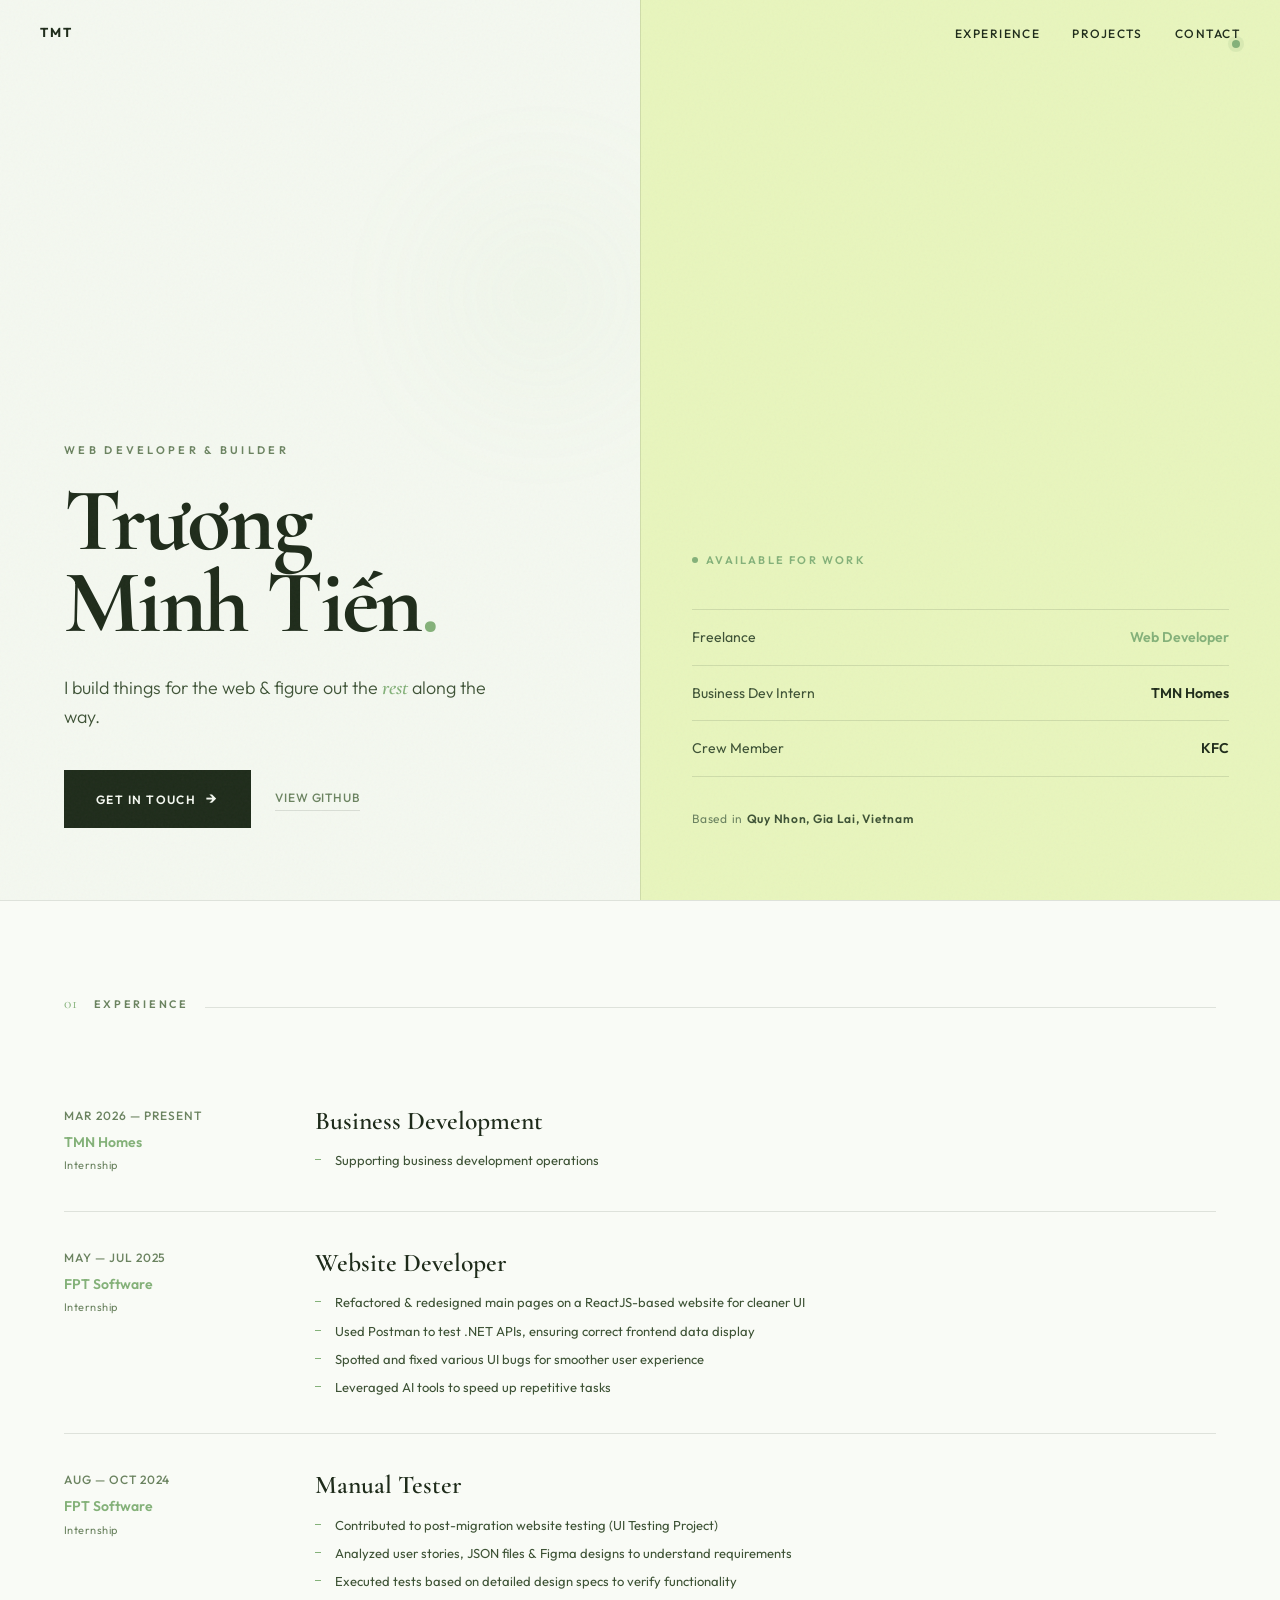
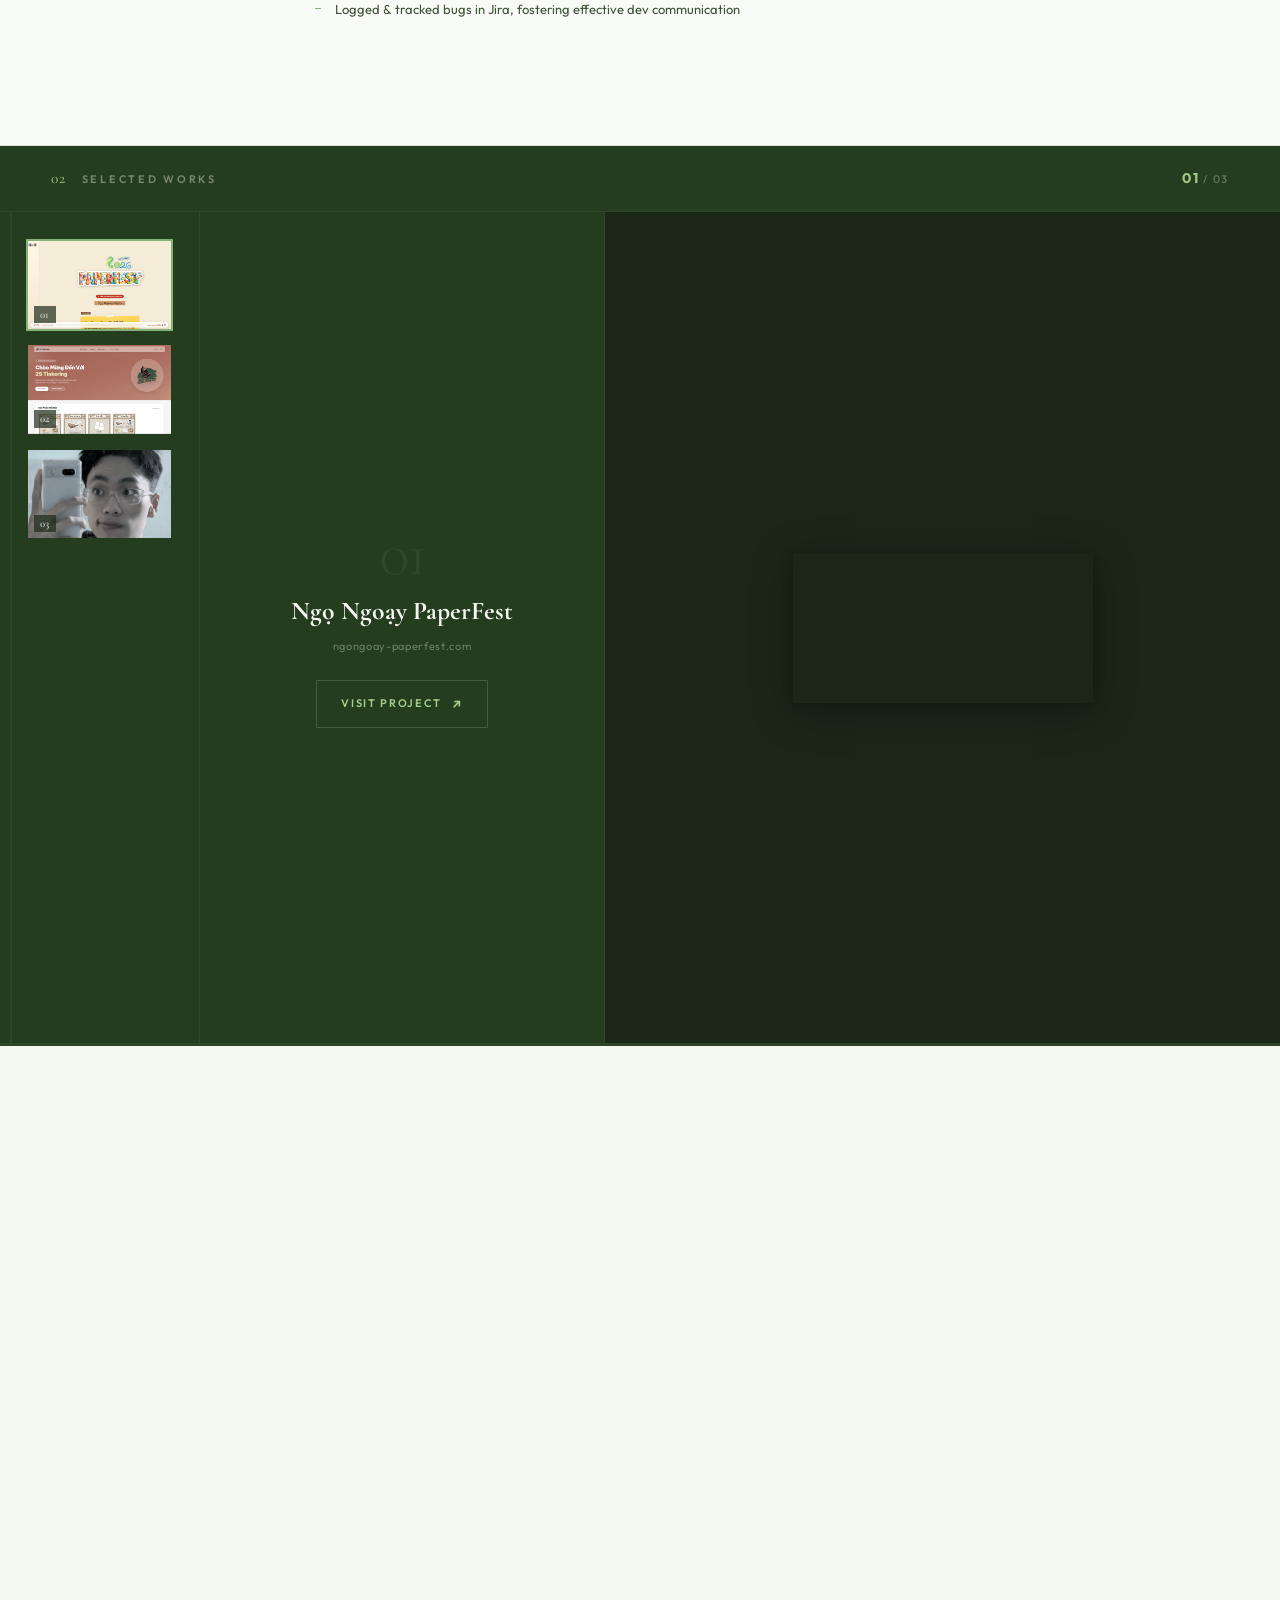
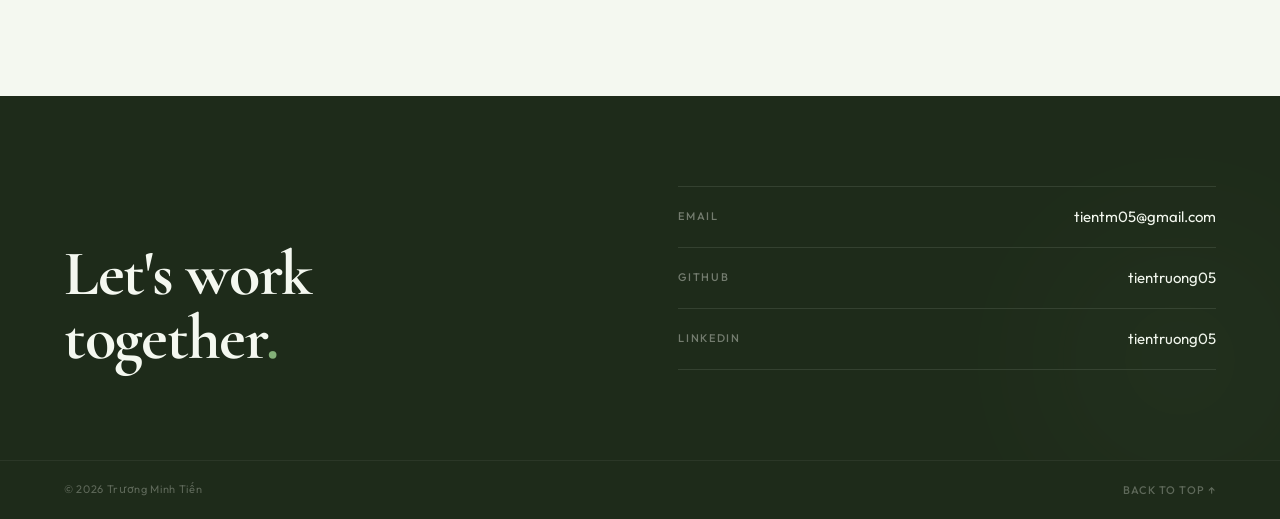
==== index.html @ cc5ff149 "redesign-p1" ====
<!doctype html>
<html lang="en">
  <head>
    <meta charset="UTF-8" />
    <meta name="viewport" content="width=device-width, initial-scale=1.0" />
    <title>Trương Minh Tiến — Web Developer</title>
    <link rel="preconnect" href="https://fonts.googleapis.com" />
    <link rel="preconnect" href="https://fonts.gstatic.com" crossorigin />
    <link
      href="https://fonts.googleapis.com/css2?family=Outfit:wght@200;300;400;500;600;700;800;900&family=Cormorant+Garamond:ital,wght@0,400;0,600;0,700;1,400;1,600&display=swap"
      rel="stylesheet"
    />
    <style>
      *,
      *::before,
      *::after {
        margin: 0;
        padding: 0;
        box-sizing: border-box;
      }

      :root {
        --bg: #f4f8f0;
        --bg-warm: #e8f5bd;
        --surface: #f9fbf6;
        --ink: #1e2b1a;
        --ink-soft: #3d5235;
        --ink-muted: #6b8360;
        --accent: #84b179;
        --accent-soft: #a2cb8b;
        --rule: rgba(30, 43, 26, 0.12);
        --rule-strong: rgba(30, 43, 26, 0.25);
        --bezier-out: cubic-bezier(0.16, 1, 0.3, 1);
        --bezier-spring: cubic-bezier(0.34, 1.56, 0.64, 1);
        --bezier-smooth: cubic-bezier(0.25, 0.46, 0.45, 0.94);
      }

      html {
        scroll-behavior: smooth;
        -webkit-font-smoothing: antialiased;
        -moz-osx-font-smoothing: grayscale;
      }

      body {
        background: var(--bg);
        color: var(--ink);
        font-family: "Outfit", sans-serif;
        font-weight: 400;
        line-height: 1.6;
        overflow-x: hidden;
        cursor: default;
      }

      /* Grain overlay */
      body::before {
        content: "";
        position: fixed;
        inset: 0;
        background-image: url("data:image/svg+xml,%3Csvg viewBox='0 0 512 512' xmlns='http://www.w3.org/2000/svg'%3E%3Cfilter id='g'%3E%3CfeTurbulence type='fractalNoise' baseFrequency='0.75' numOctaves='4' stitchTiles='stitch'/%3E%3C/filter%3E%3Crect width='100%25' height='100%25' filter='url(%23g)' opacity='0.035'/%3E%3C/svg%3E");
        pointer-events: none;
        z-index: 9999;
      }

      ::selection {
        background: var(--accent);
        color: var(--bg);
      }

      a {
        color: inherit;
        text-decoration: none;
      }

      /* ============================================
         NAVIGATION
         ============================================ */
      .nav {
        position: fixed;
        top: 0;
        left: 0;
        right: 0;
        z-index: 100;
        padding: 20px 40px;
        display: flex;
        justify-content: space-between;
        align-items: center;
        transition: opacity 0.4s ease, transform 0.4s var(--bezier-out);
      }

      .nav.nav-hidden {
        opacity: 0;
        transform: translateY(-100%);
        pointer-events: none;
      }

      .nav-logo {
        font-weight: 700;
        font-size: 13px;
        letter-spacing: 0.15em;
        text-transform: uppercase;
        color: var(--ink);
        transition: color 0.4s ease;
      }

      .nav.nav-dark .nav-logo {
        color: var(--bg);
      }

      .nav-links {
        display: flex;
        gap: 32px;
        list-style: none;
      }

      .nav-links a {
        font-size: 12px;
        font-weight: 500;
        letter-spacing: 0.12em;
        text-transform: uppercase;
        color: var(--ink);
        position: relative;
        padding-bottom: 2px;
        transition: color 0.4s ease;
      }

      .nav.nav-dark .nav-links a {
        color: var(--bg);
      }

      .nav-links a::after {
        content: "";
        position: absolute;
        bottom: 0;
        left: 0;
        width: 0;
        height: 1px;
        background: var(--ink);
        transition: width 0.4s var(--bezier-out), background 0.4s ease;
      }

      .nav.nav-dark .nav-links a::after {
        background: var(--bg);
      }

      .nav-links a:hover::after {
        width: 100%;
      }

      /* ============================================
         HERO — EDITORIAL SPLIT
         ============================================ */
      .hero {
        min-height: 100vh;
        min-height: 100dvh;
        display: grid;
        grid-template-columns: 1fr 1fr;
        position: relative;
        overflow: hidden;
      }

      .hero-left {
        display: flex;
        flex-direction: column;
        justify-content: flex-end;
        padding: 0 clamp(32px, 5vw, 80px);
        padding-bottom: clamp(48px, 8vh, 100px);
        position: relative;
      }

      .hero-left::before {
        content: "";
        position: absolute;
        top: 15%;
        right: -60px;
        width: 320px;
        height: 320px;
        border-radius: 50%;
        background: radial-gradient(
          circle,
          var(--accent-soft) 0%,
          transparent 70%
        );
        opacity: 0.08;
        filter: blur(60px);
        pointer-events: none;
      }

      .hero-overline {
        font-size: 11px;
        font-weight: 600;
        letter-spacing: 0.3em;
        text-transform: uppercase;
        color: var(--ink-muted);
        margin-bottom: 20px;
        opacity: 0;
        transform: translateY(20px);
        animation: revealUp 0.8s var(--bezier-out) 0.3s forwards;
      }

      .hero-name {
        font-family: "Cormorant Garamond", serif;
        font-weight: 700;
        font-size: clamp(48px, 7vw, 110px);
        line-height: 0.92;
        letter-spacing: -0.03em;
        color: var(--ink);
        margin-bottom: 28px;
        opacity: 0;
        transform: translateY(40px);
        animation: revealUp 1s var(--bezier-out) 0.5s forwards;
      }

      .hero-name .accent-dot {
        color: var(--accent);
      }

      .hero-tagline {
        font-size: clamp(16px, 1.4vw, 22px);
        font-weight: 300;
        line-height: 1.5;
        color: var(--ink-soft);
        max-width: 440px;
        margin-bottom: 40px;
        opacity: 0;
        transform: translateY(20px);
        animation: revealUp 0.8s var(--bezier-out) 0.7s forwards;
      }

      .hero-tagline em {
        font-style: italic;
        font-family: "Cormorant Garamond", serif;
        font-weight: 600;
        font-size: 1.15em;
        color: var(--accent);
      }

      .hero-cta-row {
        display: flex;
        align-items: center;
        gap: 24px;
        opacity: 0;
        transform: translateY(20px);
        animation: revealUp 0.8s var(--bezier-out) 0.9s forwards;
      }

      .btn-primary {
        display: inline-flex;
        align-items: center;
        gap: 10px;
        font-family: "Outfit", sans-serif;
        font-size: 12px;
        font-weight: 600;
        letter-spacing: 0.12em;
        text-transform: uppercase;
        color: var(--bg);
        background: var(--ink);
        padding: 16px 32px;
        border: none;
        cursor: pointer;
        position: relative;
        overflow: hidden;
        transition: transform 0.4s var(--bezier-out);
      }

      .btn-primary::before {
        content: "";
        position: absolute;
        inset: 0;
        background: var(--accent);
        transform: translateX(-101%);
        transition: transform 0.5s var(--bezier-out);
      }

      .btn-primary:hover::before {
        transform: translateX(0);
      }

      .btn-primary:hover {
        transform: scale(1.02);
      }

      .btn-primary span {
        position: relative;
        z-index: 1;
      }

      .btn-primary .btn-arrow {
        position: relative;
        z-index: 1;
        transition: transform 0.4s var(--bezier-out);
        font-size: 16px;
      }

      .btn-primary:hover .btn-arrow {
        transform: translateX(4px);
      }

      .btn-ghost {
        font-size: 12px;
        font-weight: 500;
        letter-spacing: 0.08em;
        text-transform: uppercase;
        color: var(--ink-muted);
        border-bottom: 1px solid var(--rule);
        padding-bottom: 3px;
        transition:
          color 0.3s ease,
          border-color 0.3s ease;
      }

      .btn-ghost:hover {
        color: var(--accent);
        border-color: var(--accent);
      }

      /* Hero Right — Status Panel */
      .hero-right {
        background: var(--bg-warm);
        display: flex;
        flex-direction: column;
        justify-content: flex-end;
        padding: clamp(32px, 4vw, 64px);
        padding-bottom: clamp(48px, 8vh, 100px);
        position: relative;
        border-left: 1px solid var(--rule);
      }

      .hero-right::after {
        content: "";
        position: absolute;
        top: 40px;
        right: 40px;
        width: 8px;
        height: 8px;
        border-radius: 50%;
        background: var(--accent);
        box-shadow: 0 0 0 4px rgba(132, 177, 121, 0.15);
        animation: pulse-dot 2.5s ease-in-out infinite;
      }

      @keyframes pulse-dot {
        0%,
        100% {
          box-shadow: 0 0 0 4px rgba(132, 177, 121, 0.15);
        }
        50% {
          box-shadow: 0 0 0 10px rgba(132, 177, 121, 0);
        }
      }

      .status-badge {
        display: inline-flex;
        align-items: center;
        gap: 8px;
        font-size: 11px;
        font-weight: 600;
        letter-spacing: 0.2em;
        text-transform: uppercase;
        color: var(--accent);
        margin-bottom: 40px;
        opacity: 0;
        animation: fadeIn 0.6s ease 1s forwards;
      }

      .status-badge::before {
        content: "";
        width: 6px;
        height: 6px;
        border-radius: 50%;
        background: var(--accent);
      }

      .role-list {
        list-style: none;
        display: flex;
        flex-direction: column;
        gap: 0;
        opacity: 0;
        transform: translateY(20px);
        animation: revealUp 0.8s var(--bezier-out) 1.1s forwards;
      }

      .role-entry {
        display: flex;
        justify-content: space-between;
        align-items: baseline;
        padding: 16px 0;
        border-top: 1px solid var(--rule);
        transition: padding-left 0.4s var(--bezier-out);
      }

      .role-entry:hover {
        padding-left: 8px;
      }

      .role-entry:last-child {
        border-bottom: 1px solid var(--rule);
      }

      .role-label {
        font-size: clamp(13px, 1.1vw, 16px);
        font-weight: 400;
        color: var(--ink-soft);
      }

      .role-place {
        font-size: clamp(13px, 1.1vw, 16px);
        font-weight: 600;
        color: var(--ink);
        text-align: right;
      }

      .role-place.solo {
        color: var(--accent);
      }

      .hero-location {
        margin-top: 32px;
        font-size: 12px;
        font-weight: 400;
        letter-spacing: 0.06em;
        color: var(--ink-muted);
        opacity: 0;
        animation: fadeIn 0.6s ease 1.3s forwards;
      }

      .hero-location span {
        font-weight: 600;
        color: var(--ink-soft);
      }

      /* ============================================
         SECTION COMMON
         ============================================ */
      .section {
        padding: clamp(64px, 10vh, 140px) clamp(24px, 5vw, 80px);
        position: relative;
      }

      .section-header {
        display: flex;
        align-items: baseline;
        gap: 16px;
        margin-bottom: clamp(40px, 6vh, 80px);
      }

      .section-number {
        font-family: "Cormorant Garamond", serif;
        font-weight: 400;
        font-size: clamp(14px, 1.2vw, 18px);
        color: var(--accent);
        letter-spacing: 0.05em;
      }

      .section-title {
        font-size: clamp(10px, 0.85vw, 13px);
        font-weight: 600;
        letter-spacing: 0.25em;
        text-transform: uppercase;
        color: var(--ink-muted);
      }

      .section-rule {
        flex: 1;
        height: 1px;
        background: var(--rule);
      }

      /* ============================================
         EXPERIENCE
         ============================================ */
      .experience {
        background: var(--surface);
        border-top: 1px solid var(--rule);
        border-bottom: 1px solid var(--rule);
      }

      .exp-grid {
        display: grid;
        grid-template-columns: 1fr;
        gap: 0;
      }

      .exp-item {
        display: grid;
        grid-template-columns: 200px 1fr;
        gap: clamp(24px, 4vw, 64px);
        padding: clamp(28px, 4vh, 48px) 0;
        border-bottom: 1px solid var(--rule);
        opacity: 0;
        transform: translateY(24px);
        transition:
          opacity 0.7s var(--bezier-out),
          transform 0.7s var(--bezier-out);
      }

      .exp-item.visible {
        opacity: 1;
        transform: translateY(0);
      }

      .exp-item:last-child {
        border-bottom: none;
      }

      .exp-meta {
        display: flex;
        flex-direction: column;
        gap: 4px;
      }

      .exp-date {
        font-size: 12px;
        font-weight: 500;
        letter-spacing: 0.08em;
        color: var(--ink-muted);
        text-transform: uppercase;
      }

      .exp-company {
        font-size: 14px;
        font-weight: 600;
        color: var(--accent);
        margin-top: 2px;
      }

      .exp-type {
        font-size: 11px;
        font-weight: 400;
        color: var(--ink-muted);
        letter-spacing: 0.04em;
      }

      .exp-body h3 {
        font-family: "Cormorant Garamond", serif;
        font-weight: 600;
        font-size: clamp(22px, 2vw, 32px);
        line-height: 1.2;
        margin-bottom: 14px;
        color: var(--ink);
      }

      .exp-points {
        list-style: none;
        display: flex;
        flex-direction: column;
        gap: 8px;
      }

      .exp-points li {
        font-size: clamp(13px, 0.95vw, 15px);
        line-height: 1.55;
        color: var(--ink-soft);
        padding-left: 20px;
        position: relative;
      }

      .exp-points li::before {
        content: "";
        position: absolute;
        left: 0;
        top: 9px;
        width: 6px;
        height: 1px;
        background: var(--accent);
      }

      /* ============================================
         PROJECTS — 3-COLUMN SCROLL FOLIO
         ============================================ */

      .projects-scroll {
        position: relative;
        /* height set by JS */
      }

      .projects-sticky {
        position: sticky;
        top: 0;
        height: 100vh;
        height: 100dvh;
        overflow: hidden;
        background: #243d1e;
        display: flex;
        flex-direction: column;
      }

      /* Section label bar */
      .projects-topbar {
        display: flex;
        justify-content: space-between;
        align-items: center;
        padding: 20px clamp(24px, 4vw, 56px);
        border-bottom: 1px solid rgba(244, 248, 240, 0.06);
        flex-shrink: 0;
      }

      .projects-topbar .section-header {
        margin-bottom: 0;
      }

      .projects-topbar .section-number {
        color: var(--accent-soft);
      }

      .projects-topbar .section-title {
        color: rgba(244, 248, 240, 0.4);
      }

      .projects-topbar .section-rule {
        background: rgba(244, 248, 240, 0.08);
      }

      .projects-counter-top {
        font-family: "Outfit", sans-serif;
        font-size: 11px;
        font-weight: 500;
        letter-spacing: 0.15em;
        color: rgba(244, 248, 240, 0.3);
      }

      .projects-counter-top .ct-active {
        color: var(--accent-soft);
        font-weight: 700;
        font-size: 14px;
      }

      /* 3-column layout — center narrow, right wide */
      .projects-columns {
        flex: 1;
        display: grid;
        grid-template-columns: 200px minmax(180px, 0.6fr) 1fr;
        min-height: 0;
      }

      /* === LEFT COLUMN: Thumbnail filmstrip === */
      .folio-strip {
        border-right: 1px solid rgba(244, 248, 240, 0.06);
        display: flex;
        flex-direction: column;
        padding: clamp(20px, 3vh, 40px) clamp(16px, 2vw, 32px);
        gap: 12px;
        overflow: hidden;
        position: relative;
      }

      /* Vertical progress line */
      .folio-strip::before {
        content: "";
        position: absolute;
        left: 10px;
        top: 0;
        bottom: 0;
        width: 2px;
        background: rgba(244, 248, 240, 0.04);
      }

      .folio-strip-progress {
        position: absolute;
        left: 10px;
        top: 0;
        width: 2px;
        height: 0%;
        background: var(--accent);
        transition: height 0.4s var(--bezier-out);
      }

      .folio-thumb {
        position: relative;
        width: 100%;
        aspect-ratio: 16 / 10;
        overflow: hidden;
        cursor: pointer;
        border: 2px solid transparent;
        opacity: 0.35;
        transform: scale(0.92);
        transition:
          opacity 0.5s var(--bezier-out),
          transform 0.5s var(--bezier-out),
          border-color 0.4s ease;
        flex-shrink: 0;
      }

      .folio-thumb.active {
        opacity: 1;
        transform: scale(1);
        border-color: var(--accent);
      }

      .folio-thumb img {
        width: 100%;
        height: 100%;
        object-fit: cover;
        display: block;
        filter: grayscale(0.6);
        transition: filter 0.5s ease;
      }

      .folio-thumb.active img {
        filter: grayscale(0);
      }

      /* Thumb number badge */
      .folio-thumb-num {
        position: absolute;
        bottom: 6px;
        left: 6px;
        font-family: "Cormorant Garamond", serif;
        font-weight: 700;
        font-size: 11px;
        color: rgba(244, 248, 240, 0.7);
        background: rgba(30, 43, 26, 0.7);
        padding: 1px 6px;
        letter-spacing: 0.05em;
        line-height: 1.4;
      }

      /* === CENTER COLUMN: Project info === */
      .folio-center {
        display: flex;
        flex-direction: column;
        justify-content: center;
        align-items: center;
        padding: clamp(16px, 2vw, 32px);
        position: relative;
        border-right: 1px solid rgba(244, 248, 240, 0.06);
        text-align: center;
      }

      /* All project infos stacked, only active visible */
      .folio-info {
        position: absolute;
        inset: 0;
        display: flex;
        flex-direction: column;
        justify-content: center;
        align-items: center;
        padding: clamp(16px, 2vw, 32px);
        opacity: 0;
        transform: translateY(30px);
        transition:
          opacity 0.6s var(--bezier-out),
          transform 0.6s var(--bezier-out);
        pointer-events: none;
      }

      .folio-info.active {
        opacity: 1;
        transform: translateY(0);
        pointer-events: auto;
      }

      .folio-info.exiting {
        opacity: 0;
        transform: translateY(-20px);
      }

      .folio-num {
        font-family: "Cormorant Garamond", serif;
        font-weight: 300;
        font-size: clamp(40px, 5vw, 72px);
        line-height: 0.85;
        color: rgba(244, 248, 240, 0.06);
        letter-spacing: -0.04em;
        margin-bottom: 16px;
      }

      .folio-name {
        font-family: "Cormorant Garamond", serif;
        font-weight: 700;
        font-size: clamp(20px, 2vw, 32px);
        line-height: 1.12;
        color: var(--bg);
        margin-bottom: 12px;
      }

      .folio-url {
        font-size: 11px;
        font-weight: 400;
        letter-spacing: 0.06em;
        color: rgba(244, 248, 240, 0.35);
        margin-bottom: 24px;
      }

      .folio-visit {
        display: inline-flex;
        align-items: center;
        gap: 10px;
        font-size: 11px;
        font-weight: 600;
        letter-spacing: 0.15em;
        text-transform: uppercase;
        color: var(--accent-soft);
        padding: 12px 24px;
        border: 1px solid rgba(132, 177, 121, 0.3);
        transition:
          background 0.4s ease,
          color 0.3s ease,
          border-color 0.3s ease;
      }

      .folio-visit:hover {
        background: var(--accent);
        color: var(--bg);
        border-color: var(--accent);
      }

      .folio-visit-arrow {
        font-size: 14px;
        transition: transform 0.4s var(--bezier-out);
      }

      .folio-visit:hover .folio-visit-arrow {
        transform: translate(3px, -3px);
      }

      /* === RIGHT COLUMN: Large image === */
      .folio-showcase {
        position: relative;
        overflow: hidden;
        display: flex;
        align-items: center;
        justify-content: center;
        background: #1a2717;
        padding: clamp(16px, 3vh, 32px) clamp(16px, 2vw, 32px);
      }

      .folio-large-img {
        position: absolute;
        inset: clamp(16px, 3vh, 32px) clamp(16px, 2vw, 32px);
        display: flex;
        align-items: center;
        justify-content: center;
        opacity: 0;
        transform: scale(1.04);
        transition:
          opacity 0.7s var(--bezier-out),
          transform 0.7s var(--bezier-out);
      }

      .folio-large-img.active {
        opacity: 1;
        transform: scale(1);
      }

      .folio-large-img.exiting {
        opacity: 0;
        transform: scale(0.96);
      }

      .folio-large-img img,
      .folio-large-img video {
        max-width: 100%;
        max-height: 100%;
        width: auto;
        height: auto;
        object-fit: contain;
        display: block;
        box-shadow:
          0 8px 40px rgba(0, 0, 0, 0.3),
          0 2px 12px rgba(0, 0, 0, 0.15);
      }

      /* Hide all video controls and overlays */
      .folio-large-img video::-webkit-media-controls {
        display: none !important;
      }

      .folio-large-img video::-webkit-media-controls-enclosure {
        display: none !important;
      }

      /* Bottom progress bar */
      .projects-progress-track {
        width: 100%;
        height: 3px;
        background: rgba(244, 248, 240, 0.04);
        position: relative;
        flex-shrink: 0;
      }

      .projects-progress-fill {
        position: absolute;
        top: 0;
        left: 0;
        height: 100%;
        width: 0%;
        background: var(--accent);
        transition: width 0.15s linear;
      }

      /* ============================================
         CONTACT / FOOTER
         ============================================ */
      .contact {
        background: var(--ink);
        color: var(--bg);
        padding: clamp(64px, 10vh, 140px) clamp(24px, 5vw, 80px);
        position: relative;
        overflow: hidden;
      }

      .contact::before {
        content: "";
        position: absolute;
        bottom: -100px;
        right: -100px;
        width: 400px;
        height: 400px;
        border-radius: 50%;
        background: radial-gradient(circle, var(--accent) 0%, transparent 70%);
        opacity: 0.06;
        filter: blur(80px);
        pointer-events: none;
      }

      .contact-inner {
        display: grid;
        grid-template-columns: 1fr 1fr;
        gap: clamp(40px, 6vw, 100px);
        align-items: end;
      }

      .contact-heading {
        font-family: "Cormorant Garamond", serif;
        font-weight: 700;
        font-size: clamp(36px, 5vw, 72px);
        line-height: 1;
        letter-spacing: -0.02em;
      }

      .contact-heading .accent-dot {
        color: var(--accent);
      }

      .contact-links {
        display: flex;
        flex-direction: column;
        gap: 0;
      }

      .contact-row {
        display: flex;
        justify-content: space-between;
        align-items: center;
        padding: 18px 0;
        border-top: 1px solid rgba(244, 248, 240, 0.1);
        transition: padding-left 0.4s var(--bezier-out);
      }

      .contact-row:last-child {
        border-bottom: 1px solid rgba(244, 248, 240, 0.1);
      }

      .contact-row:hover {
        padding-left: 12px;
      }

      .contact-row-label {
        font-size: 11px;
        font-weight: 500;
        letter-spacing: 0.15em;
        text-transform: uppercase;
        color: rgba(244, 248, 240, 0.4);
      }

      .contact-row-value {
        font-size: 15px;
        font-weight: 400;
        color: var(--bg);
        transition: color 0.3s ease;
      }

      .contact-row:hover .contact-row-value {
        color: var(--accent-soft);
      }

      /* Footer bar */
      .footer-bar {
        display: flex;
        justify-content: space-between;
        align-items: center;
        padding: 20px clamp(24px, 5vw, 80px);
        background: var(--ink);
        border-top: 1px solid rgba(244, 248, 240, 0.06);
      }

      .footer-copy {
        font-size: 11px;
        font-weight: 400;
        letter-spacing: 0.06em;
        color: rgba(244, 248, 240, 0.3);
      }

      .footer-back-top {
        font-size: 11px;
        font-weight: 500;
        letter-spacing: 0.1em;
        text-transform: uppercase;
        color: rgba(244, 248, 240, 0.3);
        cursor: pointer;
        transition: color 0.3s ease;
        background: none;
        border: none;
        font-family: "Outfit", sans-serif;
      }

      .footer-back-top:hover {
        color: var(--accent-soft);
      }

      /* ============================================
         ANIMATIONS
         ============================================ */
      @keyframes revealUp {
        from {
          opacity: 0;
          transform: translateY(var(--reveal-y, 30px));
        }
        to {
          opacity: 1;
          transform: translateY(0);
        }
      }

      @keyframes fadeIn {
        from {
          opacity: 0;
        }
        to {
          opacity: 1;
        }
      }

      @keyframes slideRule {
        from {
          transform: scaleX(0);
        }
        to {
          transform: scaleX(1);
        }
      }

      /* ============================================
         SCROLL PROGRESS BAR
         ============================================ */
      .scroll-progress {
        position: fixed;
        top: 0;
        left: 0;
        height: 2px;
        background: var(--accent);
        width: 0%;
        z-index: 200;
        transition: width 0.1s linear;
      }

      /* ============================================
         RESPONSIVE
         ============================================ */
      @media (max-width: 900px) {
        .nav {
          padding: 16px 20px;
        }

        .nav-links {
          gap: 20px;
        }

        .hero {
          grid-template-columns: 1fr;
          min-height: auto;
        }

        .hero-left {
          padding: 120px 24px 48px;
        }

        .hero-right {
          border-left: none;
          border-top: 1px solid var(--rule);
          padding: 40px 24px 48px;
        }

        .hero-right::after {
          top: 24px;
          right: 24px;
        }

        .exp-item {
          grid-template-columns: 1fr;
          gap: 12px;
        }

        .projects-columns {
          grid-template-columns: 1fr;
          grid-template-rows: auto 1fr;
        }

        .folio-strip {
          display: none;
        }

        .folio-center {
          border-right: none;
          border-bottom: 1px solid rgba(244, 248, 240, 0.06);
          padding: 24px;
          min-height: 220px;
        }

        .folio-info {
          padding: 24px;
        }

        .folio-num {
          font-size: clamp(40px, 14vw, 64px);
        }

        .folio-name {
          font-size: clamp(22px, 6vw, 36px);
        }

        .folio-showcase {
          min-height: 280px;
        }

        .contact-inner {
          grid-template-columns: 1fr;
          gap: 40px;
        }

        .section {
          padding: 48px 24px;
        }
      }

      @media (max-width: 600px) {
        .nav-links {
          display: none;
        }

        .hero-name {
          font-size: clamp(40px, 12vw, 64px);
        }

        .hero-cta-row {
          flex-direction: column;
          align-items: flex-start;
          gap: 16px;
        }

        .contact-heading {
          font-size: clamp(32px, 10vw, 48px);
        }
      }
    </style>
  </head>

  <body>
    <!-- Scroll progress -->
    <div class="scroll-progress" id="scrollProgress"></div>

    <!-- Navigation -->
    <nav class="nav">
      <div class="nav-logo">TMT</div>
      <ul class="nav-links">
        <li><a href="#experience">Experience</a></li>
        <li><a href="#projects">Projects</a></li>
        <li><a href="#contact">Contact</a></li>
      </ul>
    </nav>

    <!-- Hero — Editorial Split -->
    <section class="hero" id="top">
      <div class="hero-left">
        <div class="hero-overline">Web Developer &amp; Builder</div>
        <h1 class="hero-name">
          Trương<br />Minh Tiến<span class="accent-dot">.</span>
        </h1>
        <p class="hero-tagline">
          I build things for the web &amp; figure out the <em>rest</em> along
          the way.
        </p>
        <div class="hero-cta-row">
          <a href="mailto:tientm05@gmail.com" class="btn-primary">
            <span>Get in Touch</span>
            <span class="btn-arrow">→</span>
          </a>
          <a
            href="https://github.com/tientruong05"
            target="_blank"
            rel="noopener"
            class="btn-ghost"
            >View GitHub</a
          >
        </div>
      </div>

      <div class="hero-right">
        <div class="status-badge">Available for Work</div>
        <ul class="role-list">
          <li class="role-entry">
            <span class="role-label">Freelance</span>
            <span class="role-place solo">Web Developer</span>
          </li>
          <li class="role-entry">
            <span class="role-label">Business Dev Intern</span>
            <span class="role-place">TMN Homes</span>
          </li>
          <li class="role-entry">
            <span class="role-label">Crew Member</span>
            <span class="role-place">KFC</span>
          </li>
        </ul>
        <div class="hero-location">
          Based in <span>Quy Nhon, Gia Lai, Vietnam</span>
        </div>
      </div>
    </section>

    <!-- Experience -->
    <section class="section experience" id="experience">
      <div class="section-header">
        <span class="section-number">01</span>
        <span class="section-title">Experience</span>
        <div class="section-rule"></div>
      </div>

      <div class="exp-grid">
        <div class="exp-item" data-reveal>
          <div class="exp-meta">
            <div class="exp-date">Mar 2026 — Present</div>
            <div class="exp-company">TMN Homes</div>
            <div class="exp-type">Internship</div>
          </div>
          <div class="exp-body">
            <h3>Business Development</h3>
            <ul class="exp-points">
              <li>Supporting business development operations</li>
            </ul>
          </div>
        </div>

        <div class="exp-item" data-reveal>
          <div class="exp-meta">
            <div class="exp-date">May — Jul 2025</div>
            <div class="exp-company">FPT Software</div>
            <div class="exp-type">Internship</div>
          </div>
          <div class="exp-body">
            <h3>Website Developer</h3>
            <ul class="exp-points">
              <li>
                Refactored &amp; redesigned main pages on a ReactJS-based
                website for cleaner UI
              </li>
              <li>
                Used Postman to test .NET APIs, ensuring correct frontend data
                display
              </li>
              <li>
                Spotted and fixed various UI bugs for smoother user experience
              </li>
              <li>Leveraged AI tools to speed up repetitive tasks</li>
            </ul>
          </div>
        </div>

        <div class="exp-item" data-reveal>
          <div class="exp-meta">
            <div class="exp-date">Aug — Oct 2024</div>
            <div class="exp-company">FPT Software</div>
            <div class="exp-type">Internship</div>
          </div>
          <div class="exp-body">
            <h3>Manual Tester</h3>
            <ul class="exp-points">
              <li>
                Contributed to post-migration website testing (UI Testing
                Project)
              </li>
              <li>
                Analyzed user stories, JSON files &amp; Figma designs to
                understand requirements
              </li>
              <li>
                Executed tests based on detailed design specs to verify
                functionality
              </li>
              <li>
                Logged &amp; tracked bugs in Jira, fostering effective dev
                communication
              </li>
            </ul>
          </div>
        </div>
      </div>
    </section>

    <!-- Projects — 3-Column Scroll Folio -->
    <div class="projects-scroll" id="projects">
      <div class="projects-sticky">
        <!-- Top bar -->
        <div class="projects-topbar">
          <div class="section-header">
            <span class="section-number">02</span>
            <span class="section-title">Selected Works</span>
            <div class="section-rule"></div>
          </div>
          <div class="projects-counter-top">
            <span class="ct-active" id="counterCurrent">01</span>
            <span> / 03</span>
          </div>
        </div>

        <!-- 3 columns -->
        <div class="projects-columns">
          <!-- LEFT: Thumbnail filmstrip -->
          <div class="folio-strip">
            <div class="folio-strip-progress" id="stripProgress"></div>

            <div class="folio-thumb active" data-thumb="0">
              <img
                src="image/ngongoay-paperfest.jpg"
                alt="Ngọ Ngoạy PaperFest"
              />
              <span class="folio-thumb-num">01</span>
            </div>
            <div class="folio-thumb" data-thumb="1">
              <img src="image/2stinkering.jpg" alt="2S Tinkering Shop" />
              <span class="folio-thumb-num">02</span>
            </div>
            <div class="folio-thumb" data-thumb="2">
              <img src="image/zander.jpg" alt="Tổ Tò Mò" />
              <span class="folio-thumb-num">03</span>
            </div>
          </div>

          <!-- CENTER: Project info -->
          <div class="folio-center">
            <div class="folio-info active" data-info="0">
              <div class="folio-num">01</div>
              <div class="folio-name">Ngọ Ngoạy PaperFest</div>
              <div class="folio-url">ngongoay-paperfest.com</div>
              <a
                href="https://ngongoay-paperfest.com"
                target="_blank"
                rel="noopener"
                class="folio-visit"
              >
                Visit Project <span class="folio-visit-arrow">↗</span>
              </a>
            </div>

            <div class="folio-info" data-info="1">
              <div class="folio-num">02</div>
              <div class="folio-name">2S Tinkering Shop</div>
              <div class="folio-url">2stinkering.org</div>
              <a
                href="https://2stinkering.org"
                target="_blank"
                rel="noopener"
                class="folio-visit"
              >
                Visit Project <span class="folio-visit-arrow">↗</span>
              </a>
            </div>

            <div class="folio-info" data-info="2">
              <div class="folio-num">03</div>
              <div class="folio-name">Tổ Tò Mò</div>
              <div class="folio-url">totomo.org</div>
              <a
                href="https://totomo.org"
                target="_blank"
                rel="noopener"
                class="folio-visit"
              >
                Visit Project <span class="folio-visit-arrow">↗</span>
              </a>
            </div>
          </div>

          <!-- RIGHT: Large video -->
          <div class="folio-showcase">
            <div class="folio-large-img active" data-large="0">
              <video
                src="video/ngongoay-paperfest.mp4"
                loop
                muted
                playsinline
                disablepictureinpicture
                preload="auto"
              ></video>
            </div>
            <div class="folio-large-img" data-large="1">
              <video
                src="video/2stinkering.mp4"
                loop
                muted
                playsinline
                disablepictureinpicture
                preload="auto"
              ></video>
            </div>
            <div class="folio-large-img" data-large="2">
              <video
                src="video/2stinkering.mp4"
                loop
                muted
                playsinline
                disablepictureinpicture
                preload="auto"
              ></video>
            </div>
          </div>
        </div>

        <!-- Bottom progress -->
        <div class="projects-progress-track">
          <div class="projects-progress-fill" id="projectsProgressFill"></div>
        </div>
      </div>
    </div>

    <!-- Contact -->
    <section class="contact" id="contact">
      <div class="contact-inner">
        <h2 class="contact-heading">
          Let's work<br />together<span class="accent-dot">.</span>
        </h2>
        <div class="contact-links">
          <a href="mailto:tientm05@gmail.com" class="contact-row">
            <span class="contact-row-label">Email</span>
            <span class="contact-row-value">tientm05@gmail.com</span>
          </a>
          <a
            href="https://github.com/tientruong05"
            target="_blank"
            rel="noopener"
            class="contact-row"
          >
            <span class="contact-row-label">GitHub</span>
            <span class="contact-row-value">tientruong05</span>
          </a>
          <a
            href="https://linkedin.com/in/tientruong05"
            target="_blank"
            rel="noopener"
            class="contact-row"
          >
            <span class="contact-row-label">LinkedIn</span>
            <span class="contact-row-value">tientruong05</span>
          </a>
        </div>
      </div>
    </section>

    <!-- Footer -->
    <footer class="footer-bar">
      <div class="footer-copy">© 2026 Trương Minh Tiến</div>
      <button
        class="footer-back-top"
        onclick="window.scrollTo({ top: 0, behavior: 'smooth' })"
      >
        Back to Top ↑
      </button>
    </footer>

    <script>
      // ── Scroll progress bar ──
      window.addEventListener("scroll", () => {
        const scrollTop = document.documentElement.scrollTop;
        const docHeight =
          document.documentElement.scrollHeight - window.innerHeight;
        const progress = docHeight > 0 ? (scrollTop / docHeight) * 100 : 0;
        document.getElementById("scrollProgress").style.width = progress + "%";
      });

      // ── Nav: hide over projects, dark over contact/footer ──
      (function () {
        const nav = document.querySelector(".nav");
        const projectsEl = document.querySelector(".projects-scroll");
        const contactEl = document.querySelector(".contact");

        function updateNav() {
          const projRect = projectsEl.getBoundingClientRect();
          const contactRect = contactEl.getBoundingClientRect();

          // Hide nav when projects section covers the top
          const overProjects = projRect.top <= 0 && projRect.bottom > 60;
          nav.classList.toggle("nav-hidden", overProjects);

          // Dark nav when contact section is at the top
          const overContact = contactRect.top <= 60;
          nav.classList.toggle("nav-dark", overContact);
        }

        let navTicking = false;
        window.addEventListener("scroll", () => {
          if (!navTicking) {
            requestAnimationFrame(() => {
              updateNav();
              navTicking = false;
            });
            navTicking = true;
          }
        });
        updateNav();
      })();

      // ── Intersection Observer for general reveals ──
      const revealElements = document.querySelectorAll("[data-reveal]");
      const revealObserver = new IntersectionObserver(
        (entries) => {
          entries.forEach((entry) => {
            if (entry.isIntersecting) {
              const delay = entry.target.dataset.revealDelay || 0;
              setTimeout(() => {
                entry.target.classList.add("visible");
              }, delay);
              revealObserver.unobserve(entry.target);
            }
          });
        },
        { threshold: 0.15, rootMargin: "0px 0px -40px 0px" },
      );

      revealElements.forEach((el, i) => {
        el.dataset.revealDelay = i * 120;
        revealObserver.observe(el);
      });

      // ── Projects 3-Column Scroll Folio ──
      (function () {
        const scrollContainer = document.querySelector(".projects-scroll");
        const thumbs = document.querySelectorAll(".folio-thumb[data-thumb]");
        const infos = document.querySelectorAll(".folio-info[data-info]");
        const largeImgs = document.querySelectorAll(
          ".folio-large-img[data-large]",
        );
        const counterEl = document.getElementById("counterCurrent");
        const progressFill = document.getElementById("projectsProgressFill");
        const stripProgress = document.getElementById("stripProgress");
        const numProjects = thumbs.length;

        // Runway: each project gets 1.5 viewport of scroll + entry zone
        const totalScreens = numProjects + 0.5;
        scrollContainer.style.height = totalScreens * 100 + "vh";

        let currentActive = -1;

        function setActive(index) {
          if (index === currentActive) return;

          // Thumbnails
          thumbs.forEach((t, i) => {
            t.classList.toggle("active", i === index);
          });

          // Center info panels
          infos.forEach((info, i) => {
            info.classList.remove("active", "exiting");
            if (i === index) info.classList.add("active");
            else if (i < index) info.classList.add("exiting");
          });

          // Large videos — reset & play active, pause others
          largeImgs.forEach((container, i) => {
            container.classList.remove("active", "exiting");
            const vid = container.querySelector("video");
            if (i === index) {
              container.classList.add("active");
              if (vid) {
                vid.currentTime = 0;
                vid.play();
              }
            } else {
              if (i < index) container.classList.add("exiting");
              if (vid) vid.pause();
            }
          });

          // Counter
          if (index >= 0) {
            counterEl.textContent = String(index + 1).padStart(2, "0");
          }

          currentActive = index;
        }

        function update() {
          const rect = scrollContainer.getBoundingClientRect();
          const scrollRunway =
            scrollContainer.offsetHeight - window.innerHeight;
          const rawProgress = -rect.top / scrollRunway;
          const progress = Math.max(0, Math.min(1, rawProgress));

          // Progress bar
          progressFill.style.width = progress * 100 + "%";

          // Strip progress (vertical line on left)
          if (stripProgress) {
            stripProgress.style.height = progress * 100 + "%";
          }

          // Map to active project
          const entryZone = 0.08;
          let activeIndex = 0;

          if (progress <= entryZone) {
            activeIndex = 0;
          } else {
            const cardProgress = (progress - entryZone) / (1 - entryZone);
            activeIndex = Math.min(
              Math.floor(cardProgress * numProjects),
              numProjects - 1,
            );
          }

          setActive(activeIndex);
        }

        let ticking = false;
        window.addEventListener("scroll", () => {
          if (!ticking) {
            requestAnimationFrame(() => {
              update();
              ticking = false;
            });
            ticking = true;
          }
        });

        // Initial
        update();
      })();
    </script>
  </body>
</html>
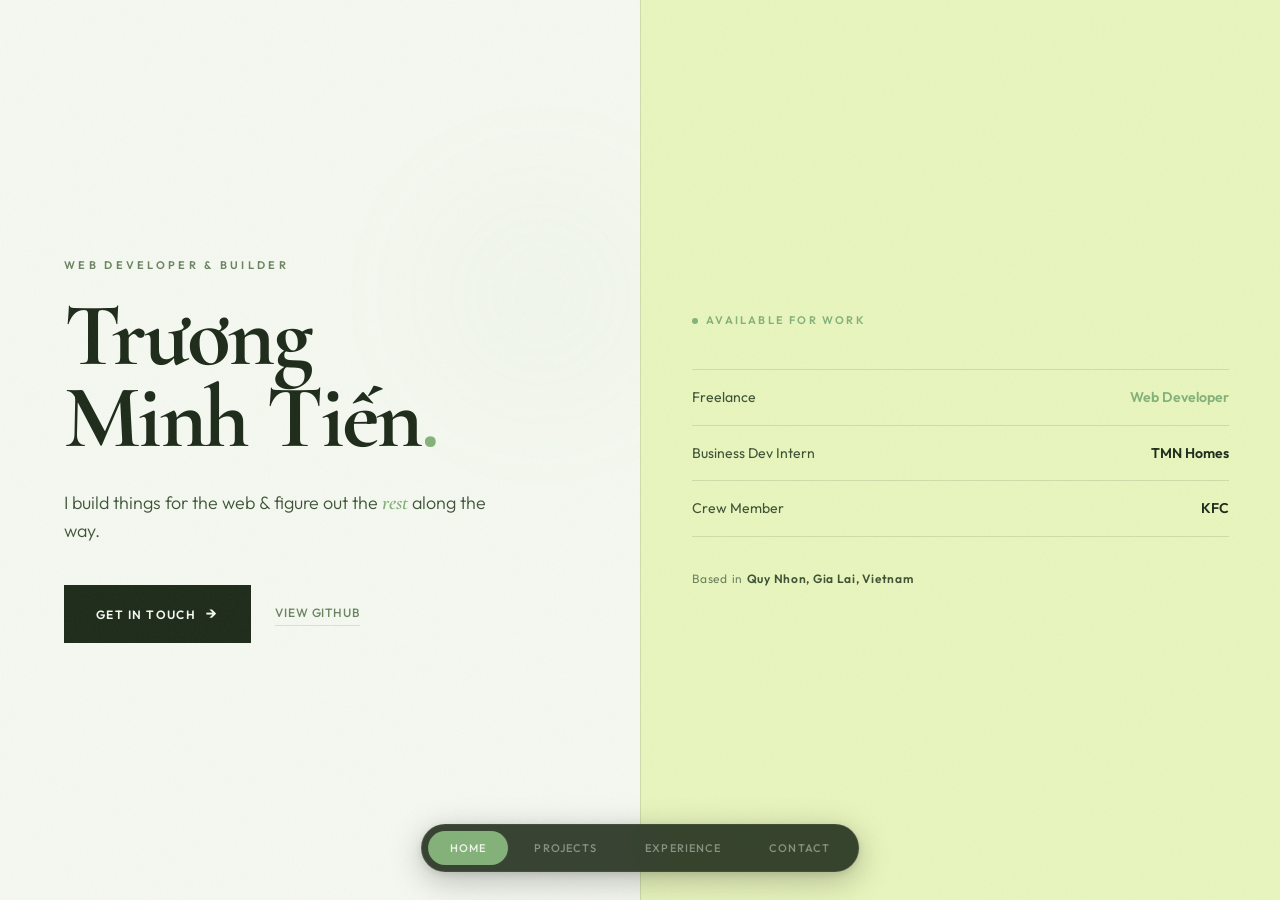
==== commit d1e07849: "green pattern" ====
--- a/index.html
+++ b/index.html
@@ -10,6 +10,8 @@
       href="https://fonts.googleapis.com/css2?family=Outfit:wght@200;300;400;500;600;700;800;900&family=Cormorant+Garamond:ital,wght@0,400;0,600;0,700;1,400;1,600&display=swap"
       rel="stylesheet"
     />
+    <!-- GSAP for smooth animations -->
+    <script src="https://cdnjs.cloudflare.com/ajax/libs/gsap/3.12.5/gsap.min.js"></script>
     <style>
       *,
       *::before,
@@ -30,25 +32,23 @@
         --accent-soft: #a2cb8b;
         --rule: rgba(30, 43, 26, 0.12);
         --rule-strong: rgba(30, 43, 26, 0.25);
-        --bezier-out: cubic-bezier(0.16, 1, 0.3, 1);
-        --bezier-spring: cubic-bezier(0.34, 1.56, 0.64, 1);
-        --bezier-smooth: cubic-bezier(0.25, 0.46, 0.45, 0.94);
       }
 
       html {
-        scroll-behavior: smooth;
         -webkit-font-smoothing: antialiased;
         -moz-osx-font-smoothing: grayscale;
       }
 
       body {
-        background: var(--bg);
+        background: #151f12;
         color: var(--ink);
         font-family: "Outfit", sans-serif;
         font-weight: 400;
         line-height: 1.6;
-        overflow-x: hidden;
+        overflow: hidden;
         cursor: default;
+        height: 100vh;
+        height: 100dvh;
       }
 
       /* Grain overlay */
@@ -72,98 +72,116 @@
       }
 
       /* ============================================
-         NAVIGATION
+         PAGE SYSTEM — GSAP-DRIVEN
          ============================================ */
-      .nav {
+      .book-viewport {
         position: fixed;
-        top: 0;
-        left: 0;
-        right: 0;
-        z-index: 100;
-        padding: 20px 40px;
-        display: flex;
-        justify-content: space-between;
-        align-items: center;
-        transition: opacity 0.4s ease, transform 0.4s var(--bezier-out);
-      }
-
-      .nav.nav-hidden {
+        inset: 0;
+        perspective: 1600px;
+        overflow: hidden;
+      }
+
+      .page {
+        position: absolute;
+        inset: 0;
+        width: 100%;
+        height: 100%;
+        overflow: hidden;
+        background: var(--bg);
         opacity: 0;
-        transform: translateY(-100%);
-        pointer-events: none;
-      }
-
-      .nav-logo {
-        font-weight: 700;
-        font-size: 13px;
-        letter-spacing: 0.15em;
+        visibility: hidden;
+        will-change: transform, opacity;
+      }
+
+      .page.active {
+        opacity: 1;
+        visibility: visible;
+        overflow-y: auto;
+        scrollbar-width: thin;
+        scrollbar-color: var(--accent) transparent;
+      }
+
+      .page--projects.active {
+        overflow-y: hidden;
+      }
+
+      .page.active::-webkit-scrollbar {
+        width: 4px;
+      }
+
+      .page.active::-webkit-scrollbar-thumb {
+        background: var(--accent);
+        border-radius: 2px;
+      }
+
+      /* During animation, both pages visible */
+      .page.animating {
+        visibility: visible;
+      }
+
+      /* ============================================
+         BOTTOM FLOATING NAV
+         ============================================ */
+      .bottom-nav {
+        position: fixed;
+        bottom: 28px;
+        left: 50%;
+        transform: translateX(-50%);
+        z-index: 10000;
+        display: flex;
+        gap: 4px;
+        padding: 6px;
+        background: rgba(30, 43, 26, 0.88);
+        -webkit-backdrop-filter: blur(20px);
+        backdrop-filter: blur(20px);
+        border-radius: 999px;
+        border: 1px solid rgba(132, 177, 121, 0.12);
+        box-shadow:
+          0 8px 32px rgba(0, 0, 0, 0.25),
+          0 2px 8px rgba(0, 0, 0, 0.1);
+      }
+
+      .bottom-nav-item {
+        padding: 10px 22px;
+        font-family: "Outfit", sans-serif;
+        font-size: 11px;
+        font-weight: 500;
+        letter-spacing: 0.1em;
         text-transform: uppercase;
-        color: var(--ink);
-        transition: color 0.4s ease;
-      }
-
-      .nav.nav-dark .nav-logo {
+        color: rgba(244, 248, 240, 0.45);
+        border: none;
+        background: transparent;
+        border-radius: 999px;
+        cursor: pointer;
+        transition:
+          color 0.3s ease,
+          background 0.3s ease;
+        white-space: nowrap;
+      }
+
+      .bottom-nav-item:hover {
+        color: rgba(244, 248, 240, 0.8);
+      }
+
+      .bottom-nav-item.active {
         color: var(--bg);
-      }
-
-      .nav-links {
-        display: flex;
-        gap: 32px;
-        list-style: none;
-      }
-
-      .nav-links a {
-        font-size: 12px;
-        font-weight: 500;
-        letter-spacing: 0.12em;
-        text-transform: uppercase;
-        color: var(--ink);
-        position: relative;
-        padding-bottom: 2px;
-        transition: color 0.4s ease;
-      }
-
-      .nav.nav-dark .nav-links a {
-        color: var(--bg);
-      }
-
-      .nav-links a::after {
-        content: "";
-        position: absolute;
-        bottom: 0;
-        left: 0;
-        width: 0;
-        height: 1px;
-        background: var(--ink);
-        transition: width 0.4s var(--bezier-out), background 0.4s ease;
-      }
-
-      .nav.nav-dark .nav-links a::after {
-        background: var(--bg);
-      }
-
-      .nav-links a:hover::after {
-        width: 100%;
+        background: var(--accent);
       }
 
       /* ============================================
-         HERO — EDITORIAL SPLIT
+         PAGE 1: HOME
          ============================================ */
-      .hero {
-        min-height: 100vh;
-        min-height: 100dvh;
+      .page--home .page-content {
+        height: 100%;
         display: grid;
         grid-template-columns: 1fr 1fr;
-        position: relative;
-        overflow: hidden;
       }
 
       .hero-left {
         display: flex;
         flex-direction: column;
-        justify-content: flex-end;
+        justify-content: center;
         padding: 0 clamp(32px, 5vw, 80px);
-        padding-bottom: clamp(48px, 8vh, 100px);
         position: relative;
       }
 
@@ -192,9 +210,6 @@
         text-transform: uppercase;
         color: var(--ink-muted);
         margin-bottom: 20px;
-        opacity: 0;
-        transform: translateY(20px);
-        animation: revealUp 0.8s var(--bezier-out) 0.3s forwards;
       }
 
       .hero-name {
@@ -205,9 +220,6 @@
         letter-spacing: -0.03em;
         color: var(--ink);
         margin-bottom: 28px;
-        opacity: 0;
-        transform: translateY(40px);
-        animation: revealUp 1s var(--bezier-out) 0.5s forwards;
       }
 
       .hero-name .accent-dot {
@@ -221,9 +233,6 @@
         color: var(--ink-soft);
         max-width: 440px;
         margin-bottom: 40px;
-        opacity: 0;
-        transform: translateY(20px);
-        animation: revealUp 0.8s var(--bezier-out) 0.7s forwards;
       }
 
       .hero-tagline em {
@@ -238,9 +247,6 @@
         display: flex;
         align-items: center;
         gap: 24px;
-        opacity: 0;
-        transform: translateY(20px);
-        animation: revealUp 0.8s var(--bezier-out) 0.9s forwards;
       }
 
       .btn-primary {
@@ -259,7 +265,7 @@
         cursor: pointer;
         position: relative;
         overflow: hidden;
-        transition: transform 0.4s var(--bezier-out);
+        transition: transform 0.4s cubic-bezier(0.16, 1, 0.3, 1);
       }
 
       .btn-primary::before {
@@ -268,7 +274,7 @@
         inset: 0;
         background: var(--accent);
         transform: translateX(-101%);
-        transition: transform 0.5s var(--bezier-out);
+        transition: transform 0.5s cubic-bezier(0.16, 1, 0.3, 1);
       }
 
       .btn-primary:hover::before {
@@ -287,7 +293,7 @@
       .btn-primary .btn-arrow {
         position: relative;
         z-index: 1;
-        transition: transform 0.4s var(--bezier-out);
+        transition: transform 0.4s cubic-bezier(0.16, 1, 0.3, 1);
         font-size: 16px;
       }
 
@@ -313,39 +319,14 @@
         border-color: var(--accent);
       }
 
-      /* Hero Right — Status Panel */
       .hero-right {
         background: var(--bg-warm);
         display: flex;
         flex-direction: column;
-        justify-content: flex-end;
+        justify-content: center;
         padding: clamp(32px, 4vw, 64px);
-        padding-bottom: clamp(48px, 8vh, 100px);
         position: relative;
         border-left: 1px solid var(--rule);
-      }
-
-      .hero-right::after {
-        content: "";
-        position: absolute;
-        top: 40px;
-        right: 40px;
-        width: 8px;
-        height: 8px;
-        border-radius: 50%;
-        background: var(--accent);
-        box-shadow: 0 0 0 4px rgba(132, 177, 121, 0.15);
-        animation: pulse-dot 2.5s ease-in-out infinite;
-      }
-
-      @keyframes pulse-dot {
-        0%,
-        100% {
-          box-shadow: 0 0 0 4px rgba(132, 177, 121, 0.15);
-        }
-        50% {
-          box-shadow: 0 0 0 10px rgba(132, 177, 121, 0);
-        }
       }
 
       .status-badge {
@@ -358,8 +339,6 @@
         text-transform: uppercase;
         color: var(--accent);
         margin-bottom: 40px;
-        opacity: 0;
-        animation: fadeIn 0.6s ease 1s forwards;
       }
 
       .status-badge::before {
@@ -374,10 +353,6 @@
         list-style: none;
         display: flex;
         flex-direction: column;
-        gap: 0;
-        opacity: 0;
-        transform: translateY(20px);
-        animation: revealUp 0.8s var(--bezier-out) 1.1s forwards;
       }
 
       .role-entry {
@@ -386,13 +361,12 @@
         align-items: baseline;
         padding: 16px 0;
         border-top: 1px solid var(--rule);
-        transition: padding-left 0.4s var(--bezier-out);
+        transition: padding-left 0.4s cubic-bezier(0.16, 1, 0.3, 1);
       }
 
       .role-entry:hover {
         padding-left: 8px;
       }
-
       .role-entry:last-child {
         border-bottom: 1px solid var(--rule);
       }
@@ -420,8 +394,6 @@
         font-weight: 400;
         letter-spacing: 0.06em;
         color: var(--ink-muted);
-        opacity: 0;
-        animation: fadeIn 0.6s ease 1.3s forwards;
       }
 
       .hero-location span {
@@ -432,16 +404,11 @@
       /* ============================================
          SECTION COMMON
          ============================================ */
-      .section {
-        padding: clamp(64px, 10vh, 140px) clamp(24px, 5vw, 80px);
-        position: relative;
-      }
-
       .section-header {
         display: flex;
         align-items: baseline;
         gap: 16px;
-        margin-bottom: clamp(40px, 6vh, 80px);
+        margin-bottom: clamp(32px, 5vh, 64px);
       }
 
       .section-number {
@@ -449,7 +416,6 @@
         font-weight: 400;
         font-size: clamp(14px, 1.2vw, 18px);
         color: var(--accent);
-        letter-spacing: 0.05em;
       }
 
       .section-title {
@@ -467,36 +433,23 @@
       }
 
       /* ============================================
-         EXPERIENCE
+         PAGE 2: EXPERIENCE
          ============================================ */
-      .experience {
+      .page--experience {
         background: var(--surface);
-        border-top: 1px solid var(--rule);
-        border-bottom: 1px solid var(--rule);
-      }
-
-      .exp-grid {
-        display: grid;
-        grid-template-columns: 1fr;
-        gap: 0;
+      }
+
+      .page--experience .page-content {
+        padding: clamp(48px, 8vh, 100px) clamp(24px, 5vw, 80px);
+        padding-bottom: 120px;
       }
 
       .exp-item {
         display: grid;
         grid-template-columns: 200px 1fr;
         gap: clamp(24px, 4vw, 64px);
-        padding: clamp(28px, 4vh, 48px) 0;
+        padding: clamp(24px, 3vh, 40px) 0;
         border-bottom: 1px solid var(--rule);
-        opacity: 0;
-        transform: translateY(24px);
-        transition:
-          opacity 0.7s var(--bezier-out),
-          transform 0.7s var(--bezier-out);
-      }
-
-      .exp-item.visible {
-        opacity: 1;
-        transform: translateY(0);
       }
 
       .exp-item:last-child {
@@ -528,7 +481,6 @@
         font-size: 11px;
         font-weight: 400;
         color: var(--ink-muted);
-        letter-spacing: 0.04em;
       }
 
       .exp-body h3 {
@@ -566,26 +518,18 @@
       }
 
       /* ============================================
-         PROJECTS — 3-COLUMN SCROLL FOLIO
+         PAGE 3: PROJECTS
          ============================================ */
-
-      .projects-scroll {
-        position: relative;
-        /* height set by JS */
-      }
-
-      .projects-sticky {
-        position: sticky;
-        top: 0;
-        height: 100vh;
-        height: 100dvh;
-        overflow: hidden;
+      .page--projects {
         background: #243d1e;
+      }
+
+      .page--projects .page-content {
         display: flex;
         flex-direction: column;
-      }
-
-      /* Section label bar */
+        height: 100%;
+      }
+
       .projects-topbar {
         display: flex;
         justify-content: space-between;
@@ -598,15 +542,12 @@
       .projects-topbar .section-header {
         margin-bottom: 0;
       }
-
       .projects-topbar .section-number {
         color: var(--accent-soft);
       }
-
       .projects-topbar .section-title {
         color: rgba(244, 248, 240, 0.4);
       }
-
       .projects-topbar .section-rule {
         background: rgba(244, 248, 240, 0.08);
       }
@@ -625,7 +566,6 @@
         font-size: 14px;
       }
 
-      /* 3-column layout — center narrow, right wide */
       .projects-columns {
         flex: 1;
         display: grid;
@@ -633,36 +573,15 @@
         min-height: 0;
       }
 
-      /* === LEFT COLUMN: Thumbnail filmstrip === */
       .folio-strip {
         border-right: 1px solid rgba(244, 248, 240, 0.06);
         display: flex;
         flex-direction: column;
         padding: clamp(20px, 3vh, 40px) clamp(16px, 2vw, 32px);
         gap: 12px;
-        overflow: hidden;
-        position: relative;
-      }
-
-      /* Vertical progress line */
-      .folio-strip::before {
-        content: "";
-        position: absolute;
-        left: 10px;
-        top: 0;
-        bottom: 0;
-        width: 2px;
-        background: rgba(244, 248, 240, 0.04);
-      }
-
-      .folio-strip-progress {
-        position: absolute;
-        left: 10px;
-        top: 0;
-        width: 2px;
-        height: 0%;
-        background: var(--accent);
-        transition: height 0.4s var(--bezier-out);
+        overflow-y: auto;
+        scrollbar-width: thin;
+        scrollbar-color: var(--accent) transparent;
       }
 
       .folio-thumb {
@@ -675,8 +594,8 @@
         opacity: 0.35;
         transform: scale(0.92);
         transition:
-          opacity 0.5s var(--bezier-out),
-          transform 0.5s var(--bezier-out),
+          opacity 0.5s ease,
+          transform 0.5s ease,
           border-color 0.4s ease;
         flex-shrink: 0;
       }
@@ -685,6 +604,13 @@
         opacity: 1;
         transform: scale(1);
         border-color: var(--accent);
+      }
+
+      .folio-thumb:hover {
+        opacity: 0.7;
+      }
+      .folio-thumb.active:hover {
+        opacity: 1;
       }
 
       .folio-thumb img {
@@ -700,7 +626,6 @@
         filter: grayscale(0);
       }
 
-      /* Thumb number badge */
       .folio-thumb-num {
         position: absolute;
         bottom: 6px;
@@ -711,11 +636,8 @@
         color: rgba(244, 248, 240, 0.7);
         background: rgba(30, 43, 26, 0.7);
         padding: 1px 6px;
-        letter-spacing: 0.05em;
-        line-height: 1.4;
-      }
-
-      /* === CENTER COLUMN: Project info === */
+      }
+
       .folio-center {
         display: flex;
         flex-direction: column;
@@ -727,7 +649,6 @@
         text-align: center;
       }
 
-      /* All project infos stacked, only active visible */
       .folio-info {
         position: absolute;
         inset: 0;
@@ -739,8 +660,8 @@
         opacity: 0;
         transform: translateY(30px);
         transition:
-          opacity 0.6s var(--bezier-out),
-          transform 0.6s var(--bezier-out);
+          opacity 0.6s cubic-bezier(0.16, 1, 0.3, 1),
+          transform 0.6s cubic-bezier(0.16, 1, 0.3, 1);
         pointer-events: none;
       }
 
@@ -761,7 +682,6 @@
         font-size: clamp(40px, 5vw, 72px);
         line-height: 0.85;
         color: rgba(244, 248, 240, 0.06);
-        letter-spacing: -0.04em;
         margin-bottom: 16px;
       }
 
@@ -807,14 +727,13 @@
 
       .folio-visit-arrow {
         font-size: 14px;
-        transition: transform 0.4s var(--bezier-out);
+        transition: transform 0.4s cubic-bezier(0.16, 1, 0.3, 1);
       }
 
       .folio-visit:hover .folio-visit-arrow {
         transform: translate(3px, -3px);
       }
 
-      /* === RIGHT COLUMN: Large image === */
       .folio-showcase {
         position: relative;
         overflow: hidden;
@@ -834,8 +753,8 @@
         opacity: 0;
         transform: scale(1.04);
         transition:
-          opacity 0.7s var(--bezier-out),
-          transform 0.7s var(--bezier-out);
+          opacity 0.7s cubic-bezier(0.16, 1, 0.3, 1),
+          transform 0.7s cubic-bezier(0.16, 1, 0.3, 1);
       }
 
       .folio-large-img.active {
@@ -861,46 +780,33 @@
           0 2px 12px rgba(0, 0, 0, 0.15);
       }
 
-      /* Hide all video controls and overlays */
       .folio-large-img video::-webkit-media-controls {
         display: none !important;
       }
-
       .folio-large-img video::-webkit-media-controls-enclosure {
         display: none !important;
       }
 
-      /* Bottom progress bar */
-      .projects-progress-track {
-        width: 100%;
-        height: 3px;
-        background: rgba(244, 248, 240, 0.04);
-        position: relative;
-        flex-shrink: 0;
-      }
-
-      .projects-progress-fill {
-        position: absolute;
-        top: 0;
-        left: 0;
-        height: 100%;
-        width: 0%;
-        background: var(--accent);
-        transition: width 0.15s linear;
-      }
-
       /* ============================================
-         CONTACT / FOOTER
+         PAGE 4: CONTACT
          ============================================ */
-      .contact {
+      .page--contact {
         background: var(--ink);
         color: var(--bg);
+      }
+
+      .page--contact .page-content {
+        display: flex;
+        flex-direction: column;
+        justify-content: center;
+        height: 100%;
         padding: clamp(64px, 10vh, 140px) clamp(24px, 5vw, 80px);
+        padding-bottom: 100px;
         position: relative;
         overflow: hidden;
       }
 
-      .contact::before {
+      .page--contact .page-content::before {
         content: "";
         position: absolute;
         bottom: -100px;
@@ -936,7 +842,6 @@
       .contact-links {
         display: flex;
         flex-direction: column;
-        gap: 0;
       }
 
       .contact-row {
@@ -945,7 +850,7 @@
         align-items: center;
         padding: 18px 0;
         border-top: 1px solid rgba(244, 248, 240, 0.1);
-        transition: padding-left 0.4s var(--bezier-out);
+        transition: padding-left 0.4s cubic-bezier(0.16, 1, 0.3, 1);
       }
 
       .contact-row:last-child {
@@ -975,118 +880,29 @@
         color: var(--accent-soft);
       }
 
-      /* Footer bar */
-      .footer-bar {
-        display: flex;
-        justify-content: space-between;
-        align-items: center;
-        padding: 20px clamp(24px, 5vw, 80px);
-        background: var(--ink);
-        border-top: 1px solid rgba(244, 248, 240, 0.06);
-      }
-
-      .footer-copy {
-        font-size: 11px;
-        font-weight: 400;
-        letter-spacing: 0.06em;
-        color: rgba(244, 248, 240, 0.3);
-      }
-
-      .footer-back-top {
-        font-size: 11px;
-        font-weight: 500;
-        letter-spacing: 0.1em;
-        text-transform: uppercase;
-        color: rgba(244, 248, 240, 0.3);
-        cursor: pointer;
-        transition: color 0.3s ease;
-        background: none;
-        border: none;
-        font-family: "Outfit", sans-serif;
-      }
-
-      .footer-back-top:hover {
-        color: var(--accent-soft);
-      }
-
-      /* ============================================
-         ANIMATIONS
-         ============================================ */
-      @keyframes revealUp {
-        from {
-          opacity: 0;
-          transform: translateY(var(--reveal-y, 30px));
-        }
-        to {
-          opacity: 1;
-          transform: translateY(0);
-        }
-      }
-
-      @keyframes fadeIn {
-        from {
-          opacity: 0;
-        }
-        to {
-          opacity: 1;
-        }
-      }
-
-      @keyframes slideRule {
-        from {
-          transform: scaleX(0);
-        }
-        to {
-          transform: scaleX(1);
-        }
-      }
-
-      /* ============================================
-         SCROLL PROGRESS BAR
-         ============================================ */
-      .scroll-progress {
-        position: fixed;
-        top: 0;
-        left: 0;
-        height: 2px;
-        background: var(--accent);
-        width: 0%;
-        z-index: 200;
-        transition: width 0.1s linear;
-      }
-
       /* ============================================
          RESPONSIVE
          ============================================ */
       @media (max-width: 900px) {
-        .nav {
-          padding: 16px 20px;
-        }
-
-        .nav-links {
-          gap: 20px;
-        }
-
-        .hero {
+        .page--home .page-content {
           grid-template-columns: 1fr;
-          min-height: auto;
         }
 
         .hero-left {
-          padding: 120px 24px 48px;
+          justify-content: flex-end;
+          padding: 80px 24px 32px;
         }
 
         .hero-right {
           border-left: none;
           border-top: 1px solid var(--rule);
-          padding: 40px 24px 48px;
-        }
-
-        .hero-right::after {
-          top: 24px;
-          right: 24px;
-        }
-
+          padding: 32px 24px 100px;
+        }
+
+
+        .page--experience .page-content {
+          padding: 48px 24px 120px;
+        }
         .exp-item {
           grid-template-columns: 1fr;
           gap: 12px;
@@ -1105,40 +921,28 @@
           border-right: none;
           border-bottom: 1px solid rgba(244, 248, 240, 0.06);
           padding: 24px;
-          min-height: 220px;
+          min-height: 200px;
         }
 
         .folio-info {
           padding: 24px;
         }
-
         .folio-num {
-          font-size: clamp(40px, 14vw, 64px);
-        }
-
+          font-size: clamp(32px, 10vw, 48px);
+        }
         .folio-name {
-          font-size: clamp(22px, 6vw, 36px);
-        }
-
+          font-size: clamp(18px, 5vw, 28px);
+        }
         .folio-showcase {
-          min-height: 280px;
-        }
-
+          min-height: 240px;
+        }
         .contact-inner {
           grid-template-columns: 1fr;
           gap: 40px;
         }
-
-        .section {
-          padding: 48px 24px;
-        }
       }
 
       @media (max-width: 600px) {
-        .nav-links {
-          display: none;
-        }
-
         .hero-name {
           font-size: clamp(40px, 12vw, 64px);
         }
@@ -1152,420 +956,432 @@
         .contact-heading {
           font-size: clamp(32px, 10vw, 48px);
         }
+
+        .bottom-nav {
+          bottom: 16px;
+          padding: 5px;
+          gap: 2px;
+        }
+
+        .bottom-nav-item {
+          padding: 8px 14px;
+          font-size: 10px;
+          letter-spacing: 0.06em;
+        }
       }
     </style>
   </head>
 
   <body>
-    <!-- Scroll progress -->
-    <div class="scroll-progress" id="scrollProgress"></div>
-
-    <!-- Navigation -->
-    <nav class="nav">
-      <div class="nav-logo">TMT</div>
-      <ul class="nav-links">
-        <li><a href="#experience">Experience</a></li>
-        <li><a href="#projects">Projects</a></li>
-        <li><a href="#contact">Contact</a></li>
-      </ul>
-    </nav>
-
-    <!-- Hero — Editorial Split -->
-    <section class="hero" id="top">
-      <div class="hero-left">
-        <div class="hero-overline">Web Developer &amp; Builder</div>
-        <h1 class="hero-name">
-          Trương<br />Minh Tiến<span class="accent-dot">.</span>
-        </h1>
-        <p class="hero-tagline">
-          I build things for the web &amp; figure out the <em>rest</em> along
-          the way.
-        </p>
-        <div class="hero-cta-row">
-          <a href="mailto:tientm05@gmail.com" class="btn-primary">
-            <span>Get in Touch</span>
-            <span class="btn-arrow">→</span>
-          </a>
-          <a
-            href="https://github.com/tientruong05"
-            target="_blank"
-            rel="noopener"
-            class="btn-ghost"
-            >View GitHub</a
-          >
-        </div>
-      </div>
-
-      <div class="hero-right">
-        <div class="status-badge">Available for Work</div>
-        <ul class="role-list">
-          <li class="role-entry">
-            <span class="role-label">Freelance</span>
-            <span class="role-place solo">Web Developer</span>
-          </li>
-          <li class="role-entry">
-            <span class="role-label">Business Dev Intern</span>
-            <span class="role-place">TMN Homes</span>
-          </li>
-          <li class="role-entry">
-            <span class="role-label">Crew Member</span>
-            <span class="role-place">KFC</span>
-          </li>
-        </ul>
-        <div class="hero-location">
-          Based in <span>Quy Nhon, Gia Lai, Vietnam</span>
-        </div>
-      </div>
-    </section>
-
-    <!-- Experience -->
-    <section class="section experience" id="experience">
-      <div class="section-header">
-        <span class="section-number">01</span>
-        <span class="section-title">Experience</span>
-        <div class="section-rule"></div>
-      </div>
-
-      <div class="exp-grid">
-        <div class="exp-item" data-reveal>
-          <div class="exp-meta">
-            <div class="exp-date">Mar 2026 — Present</div>
-            <div class="exp-company">TMN Homes</div>
-            <div class="exp-type">Internship</div>
+    <div class="book-viewport">
+      <!-- PAGE 1: HOME -->
+      <div class="page page--home active" data-page="0">
+        <div class="page-content">
+          <div class="hero-left">
+            <div class="hero-overline">Web Developer &amp; Builder</div>
+            <h1 class="hero-name">
+              Trương<br />Minh Tiến<span class="accent-dot">.</span>
+            </h1>
+            <p class="hero-tagline">
+              I build things for the web &amp; figure out the
+              <em>rest</em> along the way.
+            </p>
+            <div class="hero-cta-row">
+              <a href="mailto:tientm05@gmail.com" class="btn-primary">
+                <span>Get in Touch</span>
+                <span class="btn-arrow">→</span>
+              </a>
+              <a
+                href="https://github.com/tientruong05"
+                target="_blank"
+                rel="noopener"
+                class="btn-ghost"
+                >View GitHub</a
+              >
+            </div>
           </div>
-          <div class="exp-body">
-            <h3>Business Development</h3>
-            <ul class="exp-points">
-              <li>Supporting business development operations</li>
-            </ul>
-          </div>
-        </div>
-
-        <div class="exp-item" data-reveal>
-          <div class="exp-meta">
-            <div class="exp-date">May — Jul 2025</div>
-            <div class="exp-company">FPT Software</div>
-            <div class="exp-type">Internship</div>
-          </div>
-          <div class="exp-body">
-            <h3>Website Developer</h3>
-            <ul class="exp-points">
-              <li>
-                Refactored &amp; redesigned main pages on a ReactJS-based
-                website for cleaner UI
+          <div class="hero-right">
+            <div class="status-badge">Available for Work</div>
+            <ul class="role-list">
+              <li class="role-entry">
+                <span class="role-label">Freelance</span>
+                <span class="role-place solo">Web Developer</span>
               </li>
-              <li>
-                Used Postman to test .NET APIs, ensuring correct frontend data
-                display
+              <li class="role-entry">
+                <span class="role-label">Business Dev Intern</span>
+                <span class="role-place">TMN Homes</span>
               </li>
-              <li>
-                Spotted and fixed various UI bugs for smoother user experience
-              </li>
-              <li>Leveraged AI tools to speed up repetitive tasks</li>
-            </ul>
-          </div>
-        </div>
-
-        <div class="exp-item" data-reveal>
-          <div class="exp-meta">
-            <div class="exp-date">Aug — Oct 2024</div>
-            <div class="exp-company">FPT Software</div>
-            <div class="exp-type">Internship</div>
-          </div>
-          <div class="exp-body">
-            <h3>Manual Tester</h3>
-            <ul class="exp-points">
-              <li>
-                Contributed to post-migration website testing (UI Testing
-                Project)
-              </li>
-              <li>
-                Analyzed user stories, JSON files &amp; Figma designs to
-                understand requirements
-              </li>
-              <li>
-                Executed tests based on detailed design specs to verify
-                functionality
-              </li>
-              <li>
-                Logged &amp; tracked bugs in Jira, fostering effective dev
-                communication
+              <li class="role-entry">
+                <span class="role-label">Crew Member</span>
+                <span class="role-place">KFC</span>
               </li>
             </ul>
+            <div class="hero-location">
+              Based in <span>Quy Nhon, Gia Lai, Vietnam</span>
+            </div>
           </div>
         </div>
       </div>
-    </section>
-
-    <!-- Projects — 3-Column Scroll Folio -->
-    <div class="projects-scroll" id="projects">
-      <div class="projects-sticky">
-        <!-- Top bar -->
-        <div class="projects-topbar">
+
+      <!-- PAGE 2: PROJECTS -->
+      <div class="page page--projects" data-page="1">
+        <div class="page-content">
+          <div class="projects-topbar">
+            <div class="section-header">
+              <span class="section-number">01</span>
+              <span class="section-title">Selected Works</span>
+              <div class="section-rule"></div>
+            </div>
+            <div class="projects-counter-top">
+              <span class="ct-active" id="counterCurrent">01</span>
+              <span> / 03</span>
+            </div>
+          </div>
+          <div class="projects-columns">
+            <div class="folio-strip">
+              <div class="folio-thumb active" data-thumb="0">
+                <img
+                  src="image/ngongoay-paperfest.jpg"
+                  alt="Ngọ Ngoạy PaperFest"
+                />
+                <span class="folio-thumb-num">01</span>
+              </div>
+              <div class="folio-thumb" data-thumb="1">
+                <img src="image/2stinkering.jpg" alt="2S Tinkering Shop" />
+                <span class="folio-thumb-num">02</span>
+              </div>
+              <div class="folio-thumb" data-thumb="2">
+                <img src="image/zander.jpg" alt="Tổ Tò Mò" />
+                <span class="folio-thumb-num">03</span>
+              </div>
+            </div>
+            <div class="folio-center">
+              <div class="folio-info active" data-info="0">
+                <div class="folio-num">01</div>
+                <div class="folio-name">Ngọ Ngoạy PaperFest</div>
+                <div class="folio-url">ngongoay-paperfest.com</div>
+                <a
+                  href="https://ngongoay-paperfest.com"
+                  target="_blank"
+                  rel="noopener"
+                  class="folio-visit"
+                >
+                  Visit Project <span class="folio-visit-arrow">↗</span>
+                </a>
+              </div>
+              <div class="folio-info" data-info="1">
+                <div class="folio-num">02</div>
+                <div class="folio-name">2S Tinkering Shop</div>
+                <div class="folio-url">2stinkering.org</div>
+                <a
+                  href="https://2stinkering.org"
+                  target="_blank"
+                  rel="noopener"
+                  class="folio-visit"
+                >
+                  Visit Project <span class="folio-visit-arrow">↗</span>
+                </a>
+              </div>
+              <div class="folio-info" data-info="2">
+                <div class="folio-num">03</div>
+                <div class="folio-name">Tổ Tò Mò</div>
+                <div class="folio-url">totomo.org</div>
+                <a
+                  href="https://totomo.org"
+                  target="_blank"
+                  rel="noopener"
+                  class="folio-visit"
+                >
+                  Visit Project <span class="folio-visit-arrow">↗</span>
+                </a>
+              </div>
+            </div>
+            <div class="folio-showcase">
+              <div class="folio-large-img active" data-large="0">
+                <video
+                  src="video/ngongoay-paperfest.mp4"
+                  loop
+                  muted
+                  playsinline
+                  disablepictureinpicture
+                  preload="auto"
+                ></video>
+              </div>
+              <div class="folio-large-img" data-large="1">
+                <video
+                  src="video/2stinkering.mp4"
+                  loop
+                  muted
+                  playsinline
+                  disablepictureinpicture
+                  preload="auto"
+                ></video>
+              </div>
+              <div class="folio-large-img" data-large="2">
+                <video
+                  src="video/2stinkering.mp4"
+                  loop
+                  muted
+                  playsinline
+                  disablepictureinpicture
+                  preload="auto"
+                ></video>
+              </div>
+            </div>
+          </div>
+        </div>
+      </div>
+
+      <!-- PAGE 3: EXPERIENCE -->
+      <div class="page page--experience" data-page="2">
+        <div class="page-content">
           <div class="section-header">
             <span class="section-number">02</span>
-            <span class="section-title">Selected Works</span>
+            <span class="section-title">Experience</span>
             <div class="section-rule"></div>
           </div>
-          <div class="projects-counter-top">
-            <span class="ct-active" id="counterCurrent">01</span>
-            <span> / 03</span>
+          <div class="exp-grid">
+            <div class="exp-item">
+              <div class="exp-meta">
+                <div class="exp-date">Mar 2026 — Present</div>
+                <div class="exp-company">TMN Homes</div>
+                <div class="exp-type">Internship</div>
+              </div>
+              <div class="exp-body">
+                <h3>Business Development</h3>
+                <ul class="exp-points">
+                  <li>Supporting business development operations</li>
+                </ul>
+              </div>
+            </div>
+            <div class="exp-item">
+              <div class="exp-meta">
+                <div class="exp-date">May — Jul 2025</div>
+                <div class="exp-company">FPT Software</div>
+                <div class="exp-type">Internship</div>
+              </div>
+              <div class="exp-body">
+                <h3>Website Developer</h3>
+                <ul class="exp-points">
+                  <li>Refactored &amp; redesigned main pages on a ReactJS-based website for cleaner UI</li>
+                  <li>Used Postman to test .NET APIs, ensuring correct frontend data display</li>
+                  <li>Spotted and fixed various UI bugs for smoother user experience</li>
+                  <li>Leveraged AI tools to speed up repetitive tasks</li>
+                </ul>
+              </div>
+            </div>
+            <div class="exp-item">
+              <div class="exp-meta">
+                <div class="exp-date">Aug — Oct 2024</div>
+                <div class="exp-company">FPT Software</div>
+                <div class="exp-type">Internship</div>
+              </div>
+              <div class="exp-body">
+                <h3>Manual Tester</h3>
+                <ul class="exp-points">
+                  <li>Contributed to post-migration website testing (UI Testing Project)</li>
+                  <li>Analyzed user stories, JSON files &amp; Figma designs to understand requirements</li>
+                  <li>Executed tests based on detailed design specs to verify functionality</li>
+                  <li>Logged &amp; tracked bugs in Jira, fostering effective dev communication</li>
+                </ul>
+              </div>
+            </div>
           </div>
         </div>
-
-        <!-- 3 columns -->
-        <div class="projects-columns">
-          <!-- LEFT: Thumbnail filmstrip -->
-          <div class="folio-strip">
-            <div class="folio-strip-progress" id="stripProgress"></div>
-
-            <div class="folio-thumb active" data-thumb="0">
-              <img
-                src="image/ngongoay-paperfest.jpg"
-                alt="Ngọ Ngoạy PaperFest"
-              />
-              <span class="folio-thumb-num">01</span>
-            </div>
-            <div class="folio-thumb" data-thumb="1">
-              <img src="image/2stinkering.jpg" alt="2S Tinkering Shop" />
-              <span class="folio-thumb-num">02</span>
-            </div>
-            <div class="folio-thumb" data-thumb="2">
-              <img src="image/zander.jpg" alt="Tổ Tò Mò" />
-              <span class="folio-thumb-num">03</span>
-            </div>
-          </div>
-
-          <!-- CENTER: Project info -->
-          <div class="folio-center">
-            <div class="folio-info active" data-info="0">
-              <div class="folio-num">01</div>
-              <div class="folio-name">Ngọ Ngoạy PaperFest</div>
-              <div class="folio-url">ngongoay-paperfest.com</div>
+      </div>
+
+      <!-- PAGE 4: CONTACT -->
+      <div class="page page--contact" data-page="3">
+        <div class="page-content">
+          <div class="contact-inner">
+            <h2 class="contact-heading">
+              Let's work<br />together<span class="accent-dot">.</span>
+            </h2>
+            <div class="contact-links">
+              <a href="mailto:tientm05@gmail.com" class="contact-row">
+                <span class="contact-row-label">Email</span>
+                <span class="contact-row-value">tientm05@gmail.com</span>
+              </a>
               <a
-                href="https://ngongoay-paperfest.com"
+                href="https://github.com/tientruong05"
                 target="_blank"
                 rel="noopener"
-                class="folio-visit"
+                class="contact-row"
               >
-                Visit Project <span class="folio-visit-arrow">↗</span>
+                <span class="contact-row-label">GitHub</span>
+                <span class="contact-row-value">tientruong05</span>
               </a>
-            </div>
-
-            <div class="folio-info" data-info="1">
-              <div class="folio-num">02</div>
-              <div class="folio-name">2S Tinkering Shop</div>
-              <div class="folio-url">2stinkering.org</div>
               <a
-                href="https://2stinkering.org"
+                href="https://linkedin.com/in/tientruong05"
                 target="_blank"
                 rel="noopener"
-                class="folio-visit"
+                class="contact-row"
               >
-                Visit Project <span class="folio-visit-arrow">↗</span>
-              </a>
-            </div>
-
-            <div class="folio-info" data-info="2">
-              <div class="folio-num">03</div>
-              <div class="folio-name">Tổ Tò Mò</div>
-              <div class="folio-url">totomo.org</div>
-              <a
-                href="https://totomo.org"
-                target="_blank"
-                rel="noopener"
-                class="folio-visit"
-              >
-                Visit Project <span class="folio-visit-arrow">↗</span>
+                <span class="contact-row-label">LinkedIn</span>
+                <span class="contact-row-value">tientruong05</span>
               </a>
             </div>
           </div>
-
-          <!-- RIGHT: Large video -->
-          <div class="folio-showcase">
-            <div class="folio-large-img active" data-large="0">
-              <video
-                src="video/ngongoay-paperfest.mp4"
-                loop
-                muted
-                playsinline
-                disablepictureinpicture
-                preload="auto"
-              ></video>
-            </div>
-            <div class="folio-large-img" data-large="1">
-              <video
-                src="video/2stinkering.mp4"
-                loop
-                muted
-                playsinline
-                disablepictureinpicture
-                preload="auto"
-              ></video>
-            </div>
-            <div class="folio-large-img" data-large="2">
-              <video
-                src="video/2stinkering.mp4"
-                loop
-                muted
-                playsinline
-                disablepictureinpicture
-                preload="auto"
-              ></video>
-            </div>
-          </div>
-        </div>
-
-        <!-- Bottom progress -->
-        <div class="projects-progress-track">
-          <div class="projects-progress-fill" id="projectsProgressFill"></div>
         </div>
       </div>
     </div>
 
-    <!-- Contact -->
-    <section class="contact" id="contact">
-      <div class="contact-inner">
-        <h2 class="contact-heading">
-          Let's work<br />together<span class="accent-dot">.</span>
-        </h2>
-        <div class="contact-links">
-          <a href="mailto:tientm05@gmail.com" class="contact-row">
-            <span class="contact-row-label">Email</span>
-            <span class="contact-row-value">tientm05@gmail.com</span>
-          </a>
-          <a
-            href="https://github.com/tientruong05"
-            target="_blank"
-            rel="noopener"
-            class="contact-row"
-          >
-            <span class="contact-row-label">GitHub</span>
-            <span class="contact-row-value">tientruong05</span>
-          </a>
-          <a
-            href="https://linkedin.com/in/tientruong05"
-            target="_blank"
-            rel="noopener"
-            class="contact-row"
-          >
-            <span class="contact-row-label">LinkedIn</span>
-            <span class="contact-row-value">tientruong05</span>
-          </a>
-        </div>
-      </div>
-    </section>
-
-    <!-- Footer -->
-    <footer class="footer-bar">
-      <div class="footer-copy">© 2026 Trương Minh Tiến</div>
-      <button
-        class="footer-back-top"
-        onclick="window.scrollTo({ top: 0, behavior: 'smooth' })"
-      >
-        Back to Top ↑
-      </button>
-    </footer>
+    <!-- FLOATING BOTTOM NAV -->
+    <nav class="bottom-nav">
+      <button class="bottom-nav-item active" data-target="0">Home</button>
+      <button class="bottom-nav-item" data-target="1">Projects</button>
+      <button class="bottom-nav-item" data-target="2">Experience</button>
+      <button class="bottom-nav-item" data-target="3">Contact</button>
+    </nav>
 
     <script>
-      // ── Scroll progress bar ──
-      window.addEventListener("scroll", () => {
-        const scrollTop = document.documentElement.scrollTop;
-        const docHeight =
-          document.documentElement.scrollHeight - window.innerHeight;
-        const progress = docHeight > 0 ? (scrollTop / docHeight) * 100 : 0;
-        document.getElementById("scrollProgress").style.width = progress + "%";
-      });
-
-      // ── Nav: hide over projects, dark over contact/footer ──
+      // ── GSAP Page Flip Navigation ──
       (function () {
-        const nav = document.querySelector(".nav");
-        const projectsEl = document.querySelector(".projects-scroll");
-        const contactEl = document.querySelector(".contact");
-
-        function updateNav() {
-          const projRect = projectsEl.getBoundingClientRect();
-          const contactRect = contactEl.getBoundingClientRect();
-
-          // Hide nav when projects section covers the top
-          const overProjects = projRect.top <= 0 && projRect.bottom > 60;
-          nav.classList.toggle("nav-hidden", overProjects);
-
-          // Dark nav when contact section is at the top
-          const overContact = contactRect.top <= 60;
-          nav.classList.toggle("nav-dark", overContact);
-        }
-
-        let navTicking = false;
-        window.addEventListener("scroll", () => {
-          if (!navTicking) {
-            requestAnimationFrame(() => {
-              updateNav();
-              navTicking = false;
-            });
-            navTicking = true;
+        const pages = document.querySelectorAll(".page[data-page]");
+        const navItems = document.querySelectorAll(
+          ".bottom-nav-item[data-target]",
+        );
+        let currentPage = 0;
+        let isAnimating = false;
+
+        function navigateTo(targetIndex) {
+          if (targetIndex === currentPage || isAnimating) return;
+          isAnimating = true;
+
+          const leaving = pages[currentPage];
+          const entering = pages[targetIndex];
+          const goingForward = targetIndex > currentPage;
+
+          // Make entering page visible for animation
+          entering.classList.add("animating");
+          entering.scrollTop = 0;
+
+          // GSAP timeline for smooth, coordinated animation
+          const tl = gsap.timeline({
+            onComplete: function () {
+              // Clean up
+              leaving.classList.remove("active", "animating");
+              gsap.set(leaving, { clearProps: "all" });
+
+              entering.classList.remove("animating");
+              entering.classList.add("active");
+              gsap.set(entering, { clearProps: "all" });
+
+              // Handle project videos
+              handleProjectVideos(targetIndex);
+
+              currentPage = targetIndex;
+              isAnimating = false;
+            },
+          });
+
+          // Leaving page: rotate away + scale down + fade
+          tl.to(leaving, {
+            rotateY: goingForward ? -90 : 60,
+            scale: 0.88,
+            opacity: 0,
+            transformOrigin: goingForward ? "left center" : "right center",
+            duration: 1,
+            ease: "power3.inOut",
+          });
+
+          // Entering page: rotate in from opposite side + scale up + fade in
+          tl.fromTo(
+            entering,
+            {
+              rotateY: goingForward ? 60 : -90,
+              scale: 0.88,
+              opacity: 0,
+              transformOrigin: goingForward ? "right center" : "left center",
+            },
+            {
+              rotateY: 0,
+              scale: 1,
+              opacity: 1,
+              duration: 1,
+              ease: "power3.out",
+            },
+            "-=0.5", // overlap for seamless transition
+          );
+
+          // Update nav immediately
+          navItems.forEach((n) => n.classList.remove("active"));
+          navItems[targetIndex].classList.add("active");
+        }
+
+        // Nav clicks
+        navItems.forEach((item) => {
+          item.addEventListener("click", () => {
+            navigateTo(parseInt(item.dataset.target));
+          });
+        });
+
+        // Keyboard
+        document.addEventListener("keydown", (e) => {
+          if (isAnimating) return;
+          if (e.key === "ArrowRight" || e.key === "ArrowDown") {
+            e.preventDefault();
+            if (currentPage < pages.length - 1) navigateTo(currentPage + 1);
+          } else if (e.key === "ArrowLeft" || e.key === "ArrowUp") {
+            e.preventDefault();
+            if (currentPage > 0) navigateTo(currentPage - 1);
           }
         });
-        updateNav();
+
+        // Touch swipe
+        let touchStartX = 0;
+        let touchStartY = 0;
+
+        document.addEventListener(
+          "touchstart",
+          (e) => {
+            touchStartX = e.changedTouches[0].screenX;
+            touchStartY = e.changedTouches[0].screenY;
+          },
+          { passive: true },
+        );
+
+        document.addEventListener(
+          "touchend",
+          (e) => {
+            if (isAnimating) return;
+            const dX = e.changedTouches[0].screenX - touchStartX;
+            const dY = e.changedTouches[0].screenY - touchStartY;
+            if (Math.abs(dX) > 60 && Math.abs(dX) > Math.abs(dY)) {
+              if (dX < 0 && currentPage < pages.length - 1)
+                navigateTo(currentPage + 1);
+              else if (dX > 0 && currentPage > 0) navigateTo(currentPage - 1);
+            }
+          },
+          { passive: true },
+        );
       })();
 
-      // ── Intersection Observer for general reveals ──
-      const revealElements = document.querySelectorAll("[data-reveal]");
-      const revealObserver = new IntersectionObserver(
-        (entries) => {
-          entries.forEach((entry) => {
-            if (entry.isIntersecting) {
-              const delay = entry.target.dataset.revealDelay || 0;
-              setTimeout(() => {
-                entry.target.classList.add("visible");
-              }, delay);
-              revealObserver.unobserve(entry.target);
-            }
-          });
-        },
-        { threshold: 0.15, rootMargin: "0px 0px -40px 0px" },
-      );
-
-      revealElements.forEach((el, i) => {
-        el.dataset.revealDelay = i * 120;
-        revealObserver.observe(el);
-      });
-
-      // ── Projects 3-Column Scroll Folio ──
+      // ── Projects: Click + Scroll switching ──
       (function () {
-        const scrollContainer = document.querySelector(".projects-scroll");
         const thumbs = document.querySelectorAll(".folio-thumb[data-thumb]");
         const infos = document.querySelectorAll(".folio-info[data-info]");
         const largeImgs = document.querySelectorAll(
           ".folio-large-img[data-large]",
         );
         const counterEl = document.getElementById("counterCurrent");
-        const progressFill = document.getElementById("projectsProgressFill");
-        const stripProgress = document.getElementById("stripProgress");
+        const projectsPage = document.querySelector(".page--projects");
         const numProjects = thumbs.length;
-
-        // Runway: each project gets 1.5 viewport of scroll + entry zone
-        const totalScreens = numProjects + 0.5;
-        scrollContainer.style.height = totalScreens * 100 + "vh";
-
-        let currentActive = -1;
-
-        function setActive(index) {
-          if (index === currentActive) return;
-
-          // Thumbnails
-          thumbs.forEach((t, i) => {
-            t.classList.toggle("active", i === index);
-          });
-
-          // Center info panels
+        let currentProject = 0;
+        let scrollCooldown = false;
+
+        function setActiveProject(index) {
+          if (index === currentProject || index < 0 || index >= numProjects)
+            return;
+
+          thumbs.forEach((t, i) => t.classList.toggle("active", i === index));
+
           infos.forEach((info, i) => {
             info.classList.remove("active", "exiting");
             if (i === index) info.classList.add("active");
             else if (i < index) info.classList.add("exiting");
           });
 
-          // Large videos — reset & play active, pause others
           largeImgs.forEach((container, i) => {
             container.classList.remove("active", "exiting");
             const vid = container.querySelector("video");
@@ -1581,60 +1397,79 @@
             }
           });
 
-          // Counter
-          if (index >= 0) {
-            counterEl.textContent = String(index + 1).padStart(2, "0");
+          counterEl.textContent = String(index + 1).padStart(2, "0");
+          currentProject = index;
+        }
+
+        // Click on thumbnails
+        thumbs.forEach((thumb, i) => {
+          thumb.addEventListener("click", () => setActiveProject(i));
+        });
+
+        // Mouse wheel to scroll through projects
+        projectsPage.addEventListener(
+          "wheel",
+          (e) => {
+            if (scrollCooldown) return;
+
+            // Scroll down → next project, scroll up → previous
+            if (e.deltaY > 30 && currentProject < numProjects - 1) {
+              e.preventDefault();
+              setActiveProject(currentProject + 1);
+              scrollCooldown = true;
+              setTimeout(() => {
+                scrollCooldown = false;
+              }, 700);
+            } else if (e.deltaY < -30 && currentProject > 0) {
+              e.preventDefault();
+              setActiveProject(currentProject - 1);
+              scrollCooldown = true;
+              setTimeout(() => {
+                scrollCooldown = false;
+              }, 700);
+            }
+          },
+          { passive: false },
+        );
+
+        // Vertical swipe to scroll through projects (mobile)
+        let projTouchStartY = 0;
+
+        projectsPage.addEventListener("touchstart", (e) => {
+          projTouchStartY = e.changedTouches[0].screenY;
+        }, { passive: true });
+
+        projectsPage.addEventListener("touchend", (e) => {
+          if (scrollCooldown) return;
+          const dY = e.changedTouches[0].screenY - projTouchStartY;
+
+          if (dY < -50 && currentProject < numProjects - 1) {
+            setActiveProject(currentProject + 1);
+            scrollCooldown = true;
+            setTimeout(() => { scrollCooldown = false; }, 700);
+          } else if (dY > 50 && currentProject > 0) {
+            setActiveProject(currentProject - 1);
+            scrollCooldown = true;
+            setTimeout(() => { scrollCooldown = false; }, 700);
           }
-
-          currentActive = index;
-        }
-
-        function update() {
-          const rect = scrollContainer.getBoundingClientRect();
-          const scrollRunway =
-            scrollContainer.offsetHeight - window.innerHeight;
-          const rawProgress = -rect.top / scrollRunway;
-          const progress = Math.max(0, Math.min(1, rawProgress));
-
-          // Progress bar
-          progressFill.style.width = progress * 100 + "%";
-
-          // Strip progress (vertical line on left)
-          if (stripProgress) {
-            stripProgress.style.height = progress * 100 + "%";
+        }, { passive: true });
+      })();
+
+      // ── Video play/pause on page navigation ──
+      function handleProjectVideos(pageIndex) {
+        const allVideos = document.querySelectorAll(".folio-large-img video");
+        if (pageIndex === 1) {
+          const activeVid = document.querySelector(
+            ".folio-large-img.active video",
+          );
+          if (activeVid) {
+            activeVid.currentTime = 0;
+            activeVid.play();
           }
-
-          // Map to active project
-          const entryZone = 0.08;
-          let activeIndex = 0;
-
-          if (progress <= entryZone) {
-            activeIndex = 0;
-          } else {
-            const cardProgress = (progress - entryZone) / (1 - entryZone);
-            activeIndex = Math.min(
-              Math.floor(cardProgress * numProjects),
-              numProjects - 1,
-            );
-          }
-
-          setActive(activeIndex);
-        }
-
-        let ticking = false;
-        window.addEventListener("scroll", () => {
-          if (!ticking) {
-            requestAnimationFrame(() => {
-              update();
-              ticking = false;
-            });
-            ticking = true;
-          }
-        });
-
-        // Initial
-        update();
-      })();
+        } else {
+          allVideos.forEach((v) => v.pause());
+        }
+      }
     </script>
   </body>
 </html>
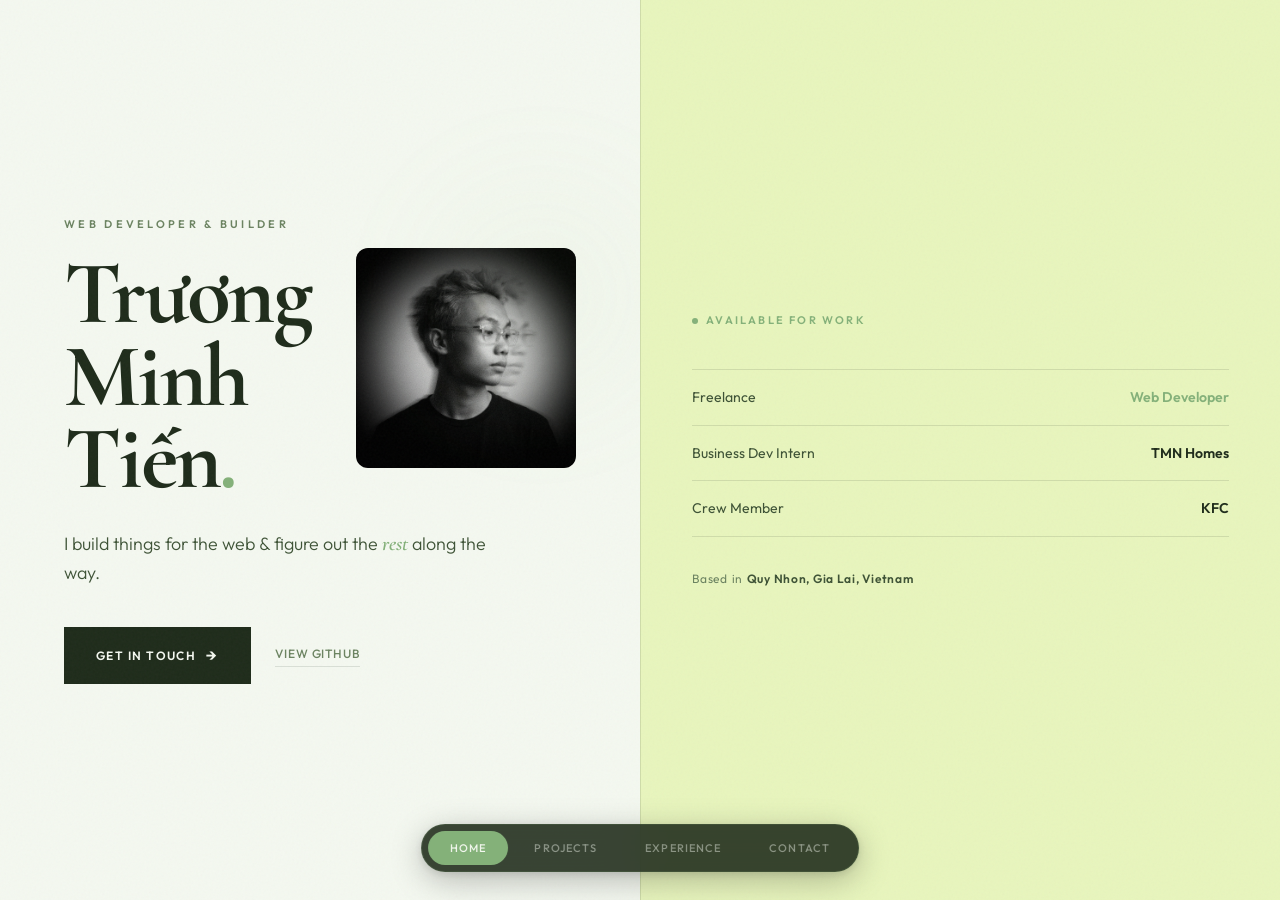
==== commit c6cdc5e2: "add profile picture" ====
--- a/index.html
+++ b/index.html
@@ -72,6 +72,75 @@
       }
 
       /* ============================================
+         LOADING SCREEN
+         ============================================ */
+      .loader {
+        position: fixed;
+        inset: 0;
+        z-index: 99999;
+        background: var(--ink);
+        display: flex;
+        flex-direction: column;
+        justify-content: center;
+        align-items: center;
+        gap: 28px;
+        transition: opacity 0.6s ease, visibility 0.6s ease;
+      }
+
+      .loader.done {
+        opacity: 0;
+        visibility: hidden;
+        pointer-events: none;
+      }
+
+      .loader-name {
+        font-family: "Cormorant Garamond", serif;
+        font-weight: 700;
+        font-size: clamp(24px, 4vw, 40px);
+        color: var(--bg);
+        letter-spacing: -0.02em;
+        opacity: 0.9;
+      }
+
+      .loader-track {
+        width: clamp(200px, 40vw, 360px);
+        height: 2px;
+        background: rgba(255, 255, 255, 0.08);
+        position: relative;
+        overflow: hidden;
+      }
+
+      .loader-fill {
+        position: absolute;
+        top: 0;
+        left: 0;
+        height: 100%;
+        width: 0%;
+        background: var(--accent);
+        transition: width 0.3s ease;
+      }
+
+      .loader-percent {
+        font-family: "Outfit", sans-serif;
+        font-size: 13px;
+        font-weight: 500;
+        letter-spacing: 0.15em;
+        color: var(--accent);
+      }
+
+      /* Hide main content until loaded */
+      .book-viewport,
+      .bottom-nav {
+        opacity: 0;
+        transition: opacity 0.5s ease 0.2s;
+      }
+
+      .book-viewport.loaded,
+      .bottom-nav.loaded {
+        opacity: 1;
+      }
+
+      /* ============================================
          PAGE SYSTEM — GSAP-DRIVEN
          ============================================ */
       .book-viewport {
@@ -212,6 +281,18 @@
         margin-bottom: 20px;
       }
 
+      .hero-header-row {
+        display: flex;
+        justify-content: space-between;
+        align-items: center;
+        gap: 20px;
+        margin-bottom: 28px;
+      }
+
+      .hero-header-text {
+        flex: 1;
+      }
+
       .hero-name {
         font-family: "Cormorant Garamond", serif;
         font-weight: 700;
@@ -219,7 +300,14 @@
         line-height: 0.92;
         letter-spacing: -0.03em;
         color: var(--ink);
-        margin-bottom: 28px;
+        margin-bottom: 0;
+      }
+
+      .hero-portrait {
+        width: clamp(120px, 25vw, 220px);
+        aspect-ratio: 1 / 1;
+        object-fit: cover;
+        border-radius: 12px;
       }
 
       .hero-name .accent-dot {
@@ -899,7 +987,6 @@
           padding: 32px 24px 100px;
         }
 
-
         .page--experience .page-content {
           padding: 48px 24px 120px;
         }
@@ -973,15 +1060,33 @@
   </head>
 
   <body>
-    <div class="book-viewport">
+    <!-- LOADING SCREEN -->
+    <div class="loader" id="loader">
+      <div class="loader-name">Trương Minh Tiến</div>
+      <div class="loader-track">
+        <div class="loader-fill" id="loaderFill"></div>
+      </div>
+      <div class="loader-percent" id="loaderPercent">0%</div>
+    </div>
+
+    <div class="book-viewport" id="bookViewport">
       <!-- PAGE 1: HOME -->
       <div class="page page--home active" data-page="0">
         <div class="page-content">
           <div class="hero-left">
-            <div class="hero-overline">Web Developer &amp; Builder</div>
-            <h1 class="hero-name">
-              Trương<br />Minh Tiến<span class="accent-dot">.</span>
-            </h1>
+            <div class="hero-header-row">
+              <div class="hero-header-text">
+                <div class="hero-overline">Web Developer &amp; Builder</div>
+                <h1 class="hero-name">
+                  Trương<br />Minh Tiến<span class="accent-dot">.</span>
+                </h1>
+              </div>
+              <img
+                src="image/Tien.png"
+                alt="Trương Minh Tiến portrait"
+                class="hero-portrait"
+              />
+            </div>
             <p class="hero-tagline">
               I build things for the web &amp; figure out the
               <em>rest</em> along the way.
@@ -1034,7 +1139,7 @@
             </div>
             <div class="projects-counter-top">
               <span class="ct-active" id="counterCurrent">01</span>
-              <span> / 03</span>
+              <span> / 02</span>
             </div>
           </div>
           <div class="projects-columns">
@@ -1050,10 +1155,18 @@
                 <img src="image/2stinkering.jpg" alt="2S Tinkering Shop" />
                 <span class="folio-thumb-num">02</span>
               </div>
-              <div class="folio-thumb" data-thumb="2">
+              <!-- <div class="folio-thumb" data-thumb="2">
                 <img src="image/zander.jpg" alt="Tổ Tò Mò" />
                 <span class="folio-thumb-num">03</span>
               </div>
+              <div class="folio-thumb" data-thumb="3">
+                <img src="image/project-04.jpg" alt="Project 04" />
+                <span class="folio-thumb-num">04</span>
+              </div>
+              <div class="folio-thumb" data-thumb="4">
+                <img src="image/project-05.jpg" alt="Project 05" />
+                <span class="folio-thumb-num">05</span>
+              </div> -->
             </div>
             <div class="folio-center">
               <div class="folio-info active" data-info="0">
@@ -1082,7 +1195,7 @@
                   Visit Project <span class="folio-visit-arrow">↗</span>
                 </a>
               </div>
-              <div class="folio-info" data-info="2">
+              <!-- <div class="folio-info" data-info="2">
                 <div class="folio-num">03</div>
                 <div class="folio-name">Tổ Tò Mò</div>
                 <div class="folio-url">totomo.org</div>
@@ -1095,6 +1208,32 @@
                   Visit Project <span class="folio-visit-arrow">↗</span>
                 </a>
               </div>
+              <div class="folio-info" data-info="3">
+                <div class="folio-num">04</div>
+                <div class="folio-name">Project 04</div>
+                <div class="folio-url">example.com</div>
+                <a
+                  href="https://example.com"
+                  target="_blank"
+                  rel="noopener"
+                  class="folio-visit"
+                >
+                  Visit Project <span class="folio-visit-arrow">↗</span>
+                </a>
+              </div>
+              <div class="folio-info" data-info="4">
+                <div class="folio-num">05</div>
+                <div class="folio-name">Project 05</div>
+                <div class="folio-url">example.com</div>
+                <a
+                  href="https://example.com"
+                  target="_blank"
+                  rel="noopener"
+                  class="folio-visit"
+                >
+                  Visit Project <span class="folio-visit-arrow">↗</span>
+                </a>
+              </div> -->
             </div>
             <div class="folio-showcase">
               <div class="folio-large-img active" data-large="0">
@@ -1117,7 +1256,7 @@
                   preload="auto"
                 ></video>
               </div>
-              <div class="folio-large-img" data-large="2">
+              <!-- <div class="folio-large-img" data-large="2">
                 <video
                   src="video/2stinkering.mp4"
                   loop
@@ -1127,6 +1266,26 @@
                   preload="auto"
                 ></video>
               </div>
+              <div class="folio-large-img" data-large="3">
+                <video
+                  src="video/project-04.mp4"
+                  loop
+                  muted
+                  playsinline
+                  disablepictureinpicture
+                  preload="auto"
+                ></video>
+              </div>
+              <div class="folio-large-img" data-large="4">
+                <video
+                  src="video/project-05.mp4"
+                  loop
+                  muted
+                  playsinline
+                  disablepictureinpicture
+                  preload="auto"
+                ></video>
+              </div> -->
             </div>
           </div>
         </div>
@@ -1163,9 +1322,18 @@
               <div class="exp-body">
                 <h3>Website Developer</h3>
                 <ul class="exp-points">
-                  <li>Refactored &amp; redesigned main pages on a ReactJS-based website for cleaner UI</li>
-                  <li>Used Postman to test .NET APIs, ensuring correct frontend data display</li>
-                  <li>Spotted and fixed various UI bugs for smoother user experience</li>
+                  <li>
+                    Refactored &amp; redesigned main pages on a ReactJS-based
+                    website for cleaner UI
+                  </li>
+                  <li>
+                    Used Postman to test .NET APIs, ensuring correct frontend
+                    data display
+                  </li>
+                  <li>
+                    Spotted and fixed various UI bugs for smoother user
+                    experience
+                  </li>
                   <li>Leveraged AI tools to speed up repetitive tasks</li>
                 </ul>
               </div>
@@ -1179,10 +1347,22 @@
               <div class="exp-body">
                 <h3>Manual Tester</h3>
                 <ul class="exp-points">
-                  <li>Contributed to post-migration website testing (UI Testing Project)</li>
-                  <li>Analyzed user stories, JSON files &amp; Figma designs to understand requirements</li>
-                  <li>Executed tests based on detailed design specs to verify functionality</li>
-                  <li>Logged &amp; tracked bugs in Jira, fostering effective dev communication</li>
+                  <li>
+                    Contributed to post-migration website testing (UI Testing
+                    Project)
+                  </li>
+                  <li>
+                    Analyzed user stories, JSON files &amp; Figma designs to
+                    understand requirements
+                  </li>
+                  <li>
+                    Executed tests based on detailed design specs to verify
+                    functionality
+                  </li>
+                  <li>
+                    Logged &amp; tracked bugs in Jira, fostering effective dev
+                    communication
+                  </li>
                 </ul>
               </div>
             </div>
@@ -1227,7 +1407,7 @@
     </div>
 
     <!-- FLOATING BOTTOM NAV -->
-    <nav class="bottom-nav">
+    <nav class="bottom-nav" id="bottomNav">
       <button class="bottom-nav-item active" data-target="0">Home</button>
       <button class="bottom-nav-item" data-target="1">Projects</button>
       <button class="bottom-nav-item" data-target="2">Experience</button>
@@ -1235,6 +1415,78 @@
     </nav>
 
     <script>
+      // ── Loading Screen ──
+      (function () {
+        const loader = document.getElementById("loader");
+        const fill = document.getElementById("loaderFill");
+        const percent = document.getElementById("loaderPercent");
+        const viewport = document.getElementById("bookViewport");
+        const nav = document.getElementById("bottomNav");
+
+        // Collect all resources to track
+        const images = Array.from(document.querySelectorAll("img"));
+        const videos = Array.from(document.querySelectorAll("video"));
+        const totalResources = images.length + videos.length;
+        let loadedCount = 0;
+
+        function updateProgress() {
+          loadedCount++;
+          const pct = totalResources > 0
+            ? Math.round((loadedCount / totalResources) * 100)
+            : 100;
+          fill.style.width = pct + "%";
+          percent.textContent = pct + "%";
+
+          if (loadedCount >= totalResources) {
+            finishLoading();
+          }
+        }
+
+        function finishLoading() {
+          // Ensure we show 100%
+          fill.style.width = "100%";
+          percent.textContent = "100%";
+
+          setTimeout(() => {
+            loader.classList.add("done");
+            viewport.classList.add("loaded");
+            nav.classList.add("loaded");
+          }, 400);
+        }
+
+        // Track images
+        images.forEach((img) => {
+          if (img.complete) {
+            updateProgress();
+          } else {
+            img.addEventListener("load", updateProgress);
+            img.addEventListener("error", updateProgress);
+          }
+        });
+
+        // Track videos (canplaythrough = enough data to play)
+        videos.forEach((vid) => {
+          if (vid.readyState >= 3) {
+            updateProgress();
+          } else {
+            vid.addEventListener("canplaythrough", updateProgress, { once: true });
+            vid.addEventListener("error", updateProgress, { once: true });
+          }
+        });
+
+        // Fallback: if no resources or everything cached, finish quickly
+        if (totalResources === 0) {
+          finishLoading();
+        }
+
+        // Safety timeout — don't block forever
+        setTimeout(() => {
+          if (!loader.classList.contains("done")) {
+            finishLoading();
+          }
+        }, 8000);
+      })();
+
       // ── GSAP Page Flip Navigation ──
       (function () {
         const pages = document.querySelectorAll(".page[data-page]");
@@ -1435,24 +1687,36 @@
         // Vertical swipe to scroll through projects (mobile)
         let projTouchStartY = 0;
 
-        projectsPage.addEventListener("touchstart", (e) => {
-          projTouchStartY = e.changedTouches[0].screenY;
-        }, { passive: true });
-
-        projectsPage.addEventListener("touchend", (e) => {
-          if (scrollCooldown) return;
-          const dY = e.changedTouches[0].screenY - projTouchStartY;
-
-          if (dY < -50 && currentProject < numProjects - 1) {
-            setActiveProject(currentProject + 1);
-            scrollCooldown = true;
-            setTimeout(() => { scrollCooldown = false; }, 700);
-          } else if (dY > 50 && currentProject > 0) {
-            setActiveProject(currentProject - 1);
-            scrollCooldown = true;
-            setTimeout(() => { scrollCooldown = false; }, 700);
-          }
-        }, { passive: true });
+        projectsPage.addEventListener(
+          "touchstart",
+          (e) => {
+            projTouchStartY = e.changedTouches[0].screenY;
+          },
+          { passive: true },
+        );
+
+        projectsPage.addEventListener(
+          "touchend",
+          (e) => {
+            if (scrollCooldown) return;
+            const dY = e.changedTouches[0].screenY - projTouchStartY;
+
+            if (dY < -50 && currentProject < numProjects - 1) {
+              setActiveProject(currentProject + 1);
+              scrollCooldown = true;
+              setTimeout(() => {
+                scrollCooldown = false;
+              }, 700);
+            } else if (dY > 50 && currentProject > 0) {
+              setActiveProject(currentProject - 1);
+              scrollCooldown = true;
+              setTimeout(() => {
+                scrollCooldown = false;
+              }, 700);
+            }
+          },
+          { passive: true },
+        );
       })();
 
       // ── Video play/pause on page navigation ──
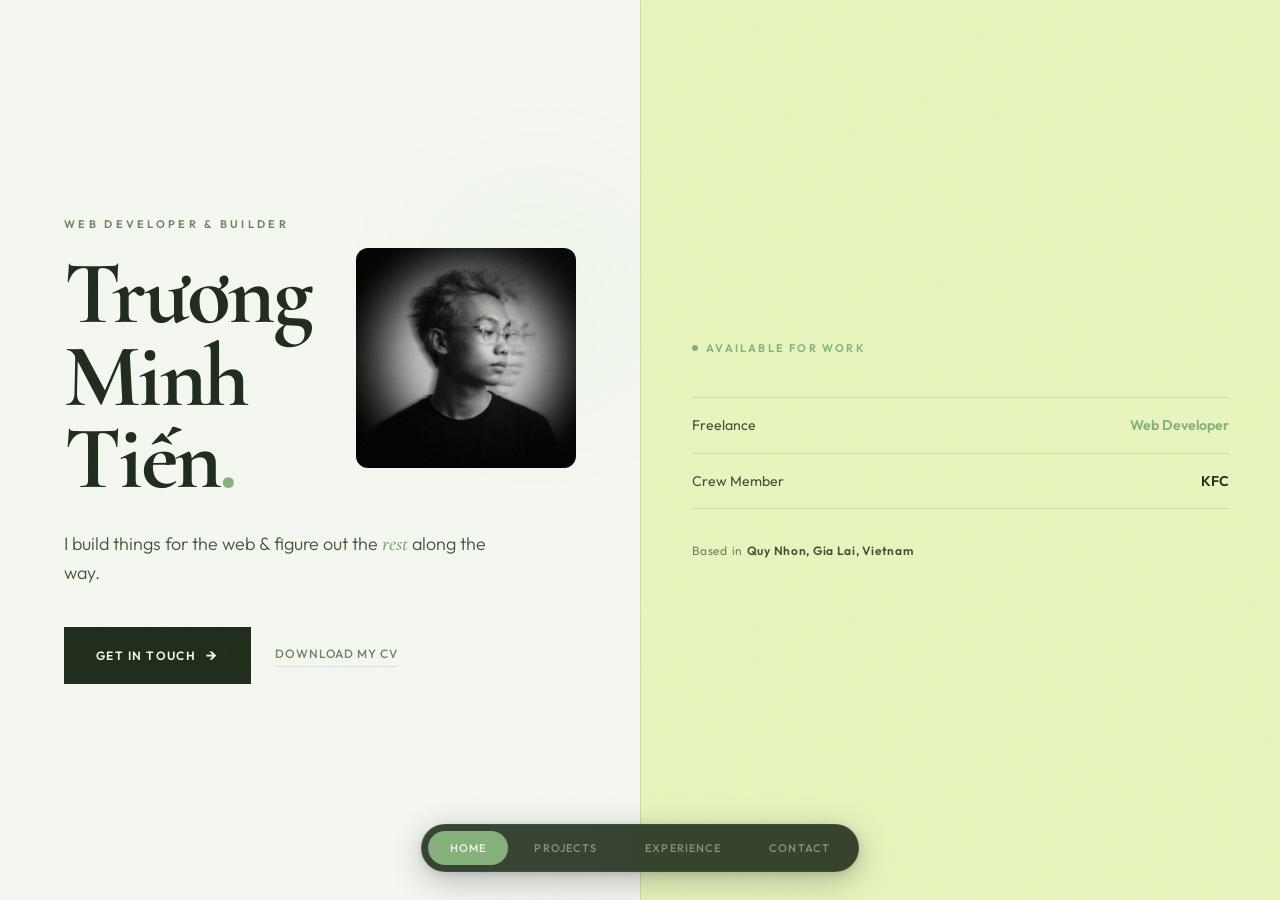
==== commit cbc7706f: "update portfolio experience and add downloadable CV links Refresh the Experience section with freela" ====
--- a/index.html
+++ b/index.html
@@ -84,7 +84,9 @@
         justify-content: center;
         align-items: center;
         gap: 28px;
-        transition: opacity 0.6s ease, visibility 0.6s ease;
+        transition:
+          opacity 0.6s ease,
+          visibility 0.6s ease;
       }
 
       .loader.done {
@@ -138,6 +140,229 @@
       .book-viewport.loaded,
       .bottom-nav.loaded {
         opacity: 1;
+      }
+
+      /* ============================================
+         MOBILE ONBOARDING HINT
+         ============================================ */
+      .onboarding {
+        position: fixed;
+        inset: 0;
+        z-index: 50000;
+        background: rgba(0, 0, 0, 0.5);
+        -webkit-backdrop-filter: blur(12px);
+        backdrop-filter: blur(12px);
+        display: none;
+        justify-content: center;
+        align-items: center;
+        opacity: 0;
+        transition: opacity 0.5s ease;
+      }
+
+      .onboarding.visible {
+        opacity: 1;
+      }
+
+      .onboarding.hiding {
+        opacity: 0;
+        pointer-events: none;
+      }
+
+      @media (max-width: 900px) {
+        .onboarding {
+          display: flex;
+        }
+      }
+      @media (hover: none) and (pointer: coarse) {
+        .onboarding {
+          display: flex;
+        }
+      }
+
+      /* Cute floating card */
+      .onboard-card {
+        background: var(--surface);
+        border-radius: 24px;
+        padding: 36px 32px 28px;
+        max-width: 300px;
+        width: 85%;
+        text-align: center;
+        box-shadow:
+          0 20px 60px rgba(0, 0, 0, 0.25),
+          0 4px 16px rgba(0, 0, 0, 0.1);
+        animation: cardBounceIn 0.6s cubic-bezier(0.34, 1.56, 0.64, 1) both;
+        animation-delay: 0.2s;
+      }
+
+      @keyframes cardBounceIn {
+        from {
+          opacity: 0;
+          transform: scale(0.8) translateY(20px);
+        }
+        to {
+          opacity: 1;
+          transform: scale(1) translateY(0);
+        }
+      }
+
+      /* Phone with swipe animation */
+      .onboard-phone {
+        position: relative;
+        width: 64px;
+        height: 100px;
+        margin: 0 auto 20px;
+        border: 3px solid var(--ink);
+        border-radius: 14px;
+        background: var(--bg);
+      }
+
+      .onboard-phone::before {
+        content: "";
+        position: absolute;
+        top: 6px;
+        left: 50%;
+        transform: translateX(-50%);
+        width: 20px;
+        height: 3px;
+        border-radius: 3px;
+        background: var(--ink);
+        opacity: 0.15;
+      }
+
+      /* Tiny page indicators inside phone */
+      .onboard-phone-pages {
+        position: absolute;
+        bottom: 10px;
+        left: 50%;
+        transform: translateX(-50%);
+        display: flex;
+        gap: 4px;
+      }
+
+      .onboard-phone-dot {
+        width: 5px;
+        height: 5px;
+        border-radius: 50%;
+        background: var(--ink);
+        opacity: 0.12;
+      }
+
+      .onboard-phone-dot.active {
+        opacity: 0.5;
+        background: var(--accent);
+      }
+
+      /* Finger swiping across the phone */
+      .onboard-finger {
+        position: absolute;
+        bottom: -8px;
+        left: 50%;
+        font-size: 28px;
+        animation: fingerSwipe 2.2s ease-in-out infinite;
+        filter: drop-shadow(0 2px 4px rgba(0, 0, 0, 0.15));
+      }
+
+      @keyframes fingerSwipe {
+        0%,
+        100% {
+          transform: translateX(-50%) translateX(0) rotate(-10deg);
+        }
+        25% {
+          transform: translateX(-50%) translateX(22px) rotate(-5deg);
+        }
+        50% {
+          transform: translateX(-50%) translateX(0) rotate(-10deg);
+        }
+        75% {
+          transform: translateX(-50%) translateX(-22px) rotate(-15deg);
+        }
+      }
+
+      /* Sparkle dots */
+      .onboard-sparkle {
+        position: absolute;
+        width: 6px;
+        height: 6px;
+        border-radius: 50%;
+        background: var(--accent);
+        animation: sparkle 1.8s ease-in-out infinite;
+      }
+
+      .onboard-sparkle:nth-child(1) {
+        top: 8px;
+        right: -4px;
+        animation-delay: 0s;
+      }
+      .onboard-sparkle:nth-child(2) {
+        top: -4px;
+        left: 12px;
+        animation-delay: 0.6s;
+        width: 4px;
+        height: 4px;
+      }
+      .onboard-sparkle:nth-child(3) {
+        bottom: 20px;
+        right: -8px;
+        animation-delay: 1.2s;
+        width: 5px;
+        height: 5px;
+      }
+
+      @keyframes sparkle {
+        0%,
+        100% {
+          opacity: 0;
+          transform: scale(0);
+        }
+        50% {
+          opacity: 1;
+          transform: scale(1);
+        }
+      }
+
+      .onboard-title {
+        font-family: "Cormorant Garamond", serif;
+        font-weight: 700;
+        font-size: 22px;
+        color: var(--ink);
+        margin-bottom: 8px;
+        line-height: 1.2;
+      }
+
+      .onboard-desc {
+        font-family: "Outfit", sans-serif;
+        font-size: 13px;
+        font-weight: 400;
+        color: var(--ink-muted);
+        line-height: 1.6;
+        margin-bottom: 20px;
+      }
+
+      .onboard-desc strong {
+        color: var(--accent);
+        font-weight: 600;
+      }
+
+      .onboard-btn {
+        display: inline-block;
+        font-family: "Outfit", sans-serif;
+        font-size: 12px;
+        font-weight: 600;
+        letter-spacing: 0.08em;
+        color: var(--surface);
+        background: var(--accent);
+        border: none;
+        border-radius: 999px;
+        padding: 10px 28px;
+        cursor: pointer;
+        transition:
+          transform 0.3s cubic-bezier(0.34, 1.56, 0.64, 1),
+          box-shadow 0.3s ease;
+        box-shadow: 0 4px 12px rgba(0, 0, 0, 0.1);
+      }
+
+      .onboard-btn:active {
+        transform: scale(0.95);
       }
 
       /* ============================================
@@ -534,10 +759,12 @@
 
       .exp-item {
         display: grid;
-        grid-template-columns: 200px 1fr;
+        grid-template-columns: 200px 1fr clamp(80px, 12vw, 140px);
+        grid-template-areas: "meta body logo";
         gap: clamp(24px, 4vw, 64px);
         padding: clamp(24px, 3vh, 40px) 0;
         border-bottom: 1px solid var(--rule);
+        align-items: start;
       }
 
       .exp-item:last-child {
@@ -545,9 +772,23 @@
       }
 
       .exp-meta {
+        grid-area: meta;
         display: flex;
         flex-direction: column;
         gap: 4px;
+      }
+
+      .exp-body {
+        grid-area: body;
+      }
+
+      .exp-logo {
+        grid-area: logo;
+        width: 100%;
+        height: auto;
+        max-height: 80px;
+        object-fit: contain;
+        mix-blend-mode: multiply; /* Optional: makes logos blend nicely if they have white bg */
       }
 
       .exp-date {
@@ -766,10 +1007,10 @@
 
       .folio-num {
         font-family: "Cormorant Garamond", serif;
-        font-weight: 300;
+        font-weight: 700;
         font-size: clamp(40px, 5vw, 72px);
         line-height: 0.85;
-        color: rgba(244, 248, 240, 0.06);
+        color: rgba(244, 248, 240, 0.25);
         margin-bottom: 16px;
       }
 
@@ -822,6 +1063,239 @@
         transform: translate(3px, -3px);
       }
 
+      /* Projects onboarding hint overlay */
+      .projects-hint {
+        position: absolute;
+        inset: 0;
+        z-index: 10;
+        background: rgba(0, 0, 0, 0.5);
+        -webkit-backdrop-filter: blur(10px);
+        backdrop-filter: blur(10px);
+        display: none;
+        justify-content: center;
+        align-items: center;
+        opacity: 0;
+        visibility: hidden;
+        transition:
+          opacity 0.4s ease,
+          visibility 0.4s ease;
+      }
+
+      @media (max-width: 900px) {
+        .projects-hint {
+          display: flex;
+        }
+      }
+      @media (hover: none) and (pointer: coarse) {
+        .projects-hint {
+          display: flex;
+        }
+      }
+
+      .projects-hint.visible {
+        opacity: 1;
+        visibility: visible;
+      }
+
+      .projects-hint.hiding {
+        opacity: 0;
+        visibility: hidden;
+        pointer-events: none;
+      }
+
+      .projects-hint-card {
+        background: var(--surface);
+        border-radius: 24px;
+        padding: 36px 32px 28px;
+        max-width: 280px;
+        width: 85%;
+        text-align: center;
+        box-shadow:
+          0 20px 60px rgba(0, 0, 0, 0.3),
+          0 4px 16px rgba(0, 0, 0, 0.1);
+        animation: hintBounceIn 0.6s cubic-bezier(0.34, 1.56, 0.64, 1) both;
+        animation-delay: 0.15s;
+      }
+
+      @keyframes hintBounceIn {
+        from {
+          opacity: 0;
+          transform: scale(0.75) translateY(16px);
+        }
+        to {
+          opacity: 1;
+          transform: scale(1) translateY(0);
+        }
+      }
+
+      /* Scroll gesture — phone with vertical scroll */
+      .hint-phone {
+        position: relative;
+        width: 56px;
+        height: 88px;
+        margin: 0 auto 18px;
+        border: 3px solid var(--ink);
+        border-radius: 14px;
+        background: var(--bg);
+      }
+
+      .hint-phone::before {
+        content: "";
+        position: absolute;
+        top: 6px;
+        left: 50%;
+        transform: translateX(-50%);
+        width: 18px;
+        height: 3px;
+        border-radius: 3px;
+        background: var(--ink);
+        opacity: 0.12;
+      }
+
+      /* Scroll arrows inside phone */
+      .hint-scroll-arrows {
+        position: absolute;
+        top: 50%;
+        left: 50%;
+        transform: translate(-50%, -50%);
+        display: flex;
+        flex-direction: column;
+        align-items: center;
+        gap: 6px;
+        animation: scrollBounce 1.6s ease-in-out infinite;
+      }
+
+      .hint-scroll-arrows span {
+        font-size: 12px;
+        color: var(--ink);
+        opacity: 0.3;
+        line-height: 1;
+      }
+
+      .hint-scroll-arrows span:nth-child(2) {
+        opacity: 0.6;
+        font-size: 14px;
+      }
+
+      @keyframes scrollBounce {
+        0%,
+        100% {
+          transform: translate(-50%, -50%) translateY(0);
+        }
+        50% {
+          transform: translate(-50%, -50%) translateY(6px);
+        }
+      }
+
+      /* Finger scrolling vertically */
+      .hint-finger {
+        position: absolute;
+        bottom: -6px;
+        left: 50%;
+        font-size: 24px;
+        animation: fingerScroll 2s ease-in-out infinite;
+        filter: drop-shadow(0 2px 4px rgba(0, 0, 0, 0.12));
+      }
+
+      @keyframes fingerScroll {
+        0%,
+        100% {
+          transform: translateX(-50%) translateY(0);
+        }
+        30% {
+          transform: translateX(-50%) translateY(-14px);
+        }
+        60% {
+          transform: translateX(-50%) translateY(6px);
+        }
+      }
+
+      /* Sparkles */
+      .hint-sparkle {
+        position: absolute;
+        width: 6px;
+        height: 6px;
+        border-radius: 50%;
+        background: var(--accent);
+        animation: sparkle 1.8s ease-in-out infinite;
+      }
+
+      .hint-sparkle:nth-child(1) {
+        top: 6px;
+        right: -6px;
+        animation-delay: 0s;
+      }
+      .hint-sparkle:nth-child(2) {
+        top: -4px;
+        left: 10px;
+        animation-delay: 0.5s;
+        width: 4px;
+        height: 4px;
+      }
+      .hint-sparkle:nth-child(3) {
+        bottom: 18px;
+        right: -8px;
+        animation-delay: 1s;
+        width: 5px;
+        height: 5px;
+      }
+
+      @keyframes sparkle {
+        0%,
+        100% {
+          opacity: 0;
+          transform: scale(0);
+        }
+        50% {
+          opacity: 1;
+          transform: scale(1);
+        }
+      }
+
+      .hint-title {
+        font-family: "Cormorant Garamond", serif;
+        font-weight: 700;
+        font-size: 20px;
+        color: var(--ink);
+        margin-bottom: 6px;
+      }
+
+      .hint-desc {
+        font-family: "Outfit", sans-serif;
+        font-size: 13px;
+        font-weight: 400;
+        color: var(--ink-muted);
+        line-height: 1.6;
+        margin-bottom: 18px;
+      }
+
+      .hint-desc strong {
+        color: var(--accent);
+        font-weight: 600;
+      }
+
+      .hint-btn {
+        display: inline-block;
+        font-family: "Outfit", sans-serif;
+        font-size: 12px;
+        font-weight: 600;
+        letter-spacing: 0.08em;
+        color: var(--surface);
+        background: var(--accent);
+        border: none;
+        border-radius: 999px;
+        padding: 10px 28px;
+        cursor: pointer;
+        transition:
+          transform 0.3s cubic-bezier(0.34, 1.56, 0.64, 1),
+          box-shadow 0.3s ease;
+        box-shadow: 0 4px 12px rgba(0, 0, 0, 0.1);
+      }
+
+      .hint-btn:active {
+        transform: scale(0.95);
+      }
+
       .folio-showcase {
         position: relative;
         overflow: hidden;
@@ -991,8 +1465,15 @@
           padding: 48px 24px 120px;
         }
         .exp-item {
-          grid-template-columns: 1fr;
-          gap: 12px;
+          grid-template-columns: 1fr clamp(60px, 20vw, 100px);
+          grid-template-areas:
+            "meta logo"
+            "body body";
+          gap: 16px 12px;
+        }
+        .exp-logo {
+          max-height: 60px;
+          justify-self: end;
         }
 
         .projects-columns {
@@ -1067,6 +1548,30 @@
         <div class="loader-fill" id="loaderFill"></div>
       </div>
       <div class="loader-percent" id="loaderPercent">0%</div>
+    </div>
+
+    <!-- MOBILE ONBOARDING -->
+    <div class="onboarding" id="onboarding">
+      <div class="onboard-card">
+        <div class="onboard-phone">
+          <span class="onboard-sparkle"></span>
+          <span class="onboard-sparkle"></span>
+          <span class="onboard-sparkle"></span>
+          <div class="onboard-phone-pages">
+            <span class="onboard-phone-dot active"></span>
+            <span class="onboard-phone-dot"></span>
+            <span class="onboard-phone-dot"></span>
+            <span class="onboard-phone-dot"></span>
+          </div>
+          <div class="onboard-finger">👆</div>
+        </div>
+        <div class="onboard-title">Welcome!</div>
+        <div class="onboard-desc">
+          <strong>Swipe left or right</strong> to flip between pages, or use the
+          <strong>navigation bar</strong> below.
+        </div>
+        <button class="onboard-btn" id="onboardDismiss">Got it!</button>
+      </div>
     </div>
 
     <div class="book-viewport" id="bookViewport">
@@ -1096,12 +1601,8 @@
                 <span>Get in Touch</span>
                 <span class="btn-arrow">→</span>
               </a>
-              <a
-                href="https://github.com/tientruong05"
-                target="_blank"
-                rel="noopener"
-                class="btn-ghost"
-                >View GitHub</a
+              <a href="cv/CV_TruongMinhTien.pdf" download class="btn-ghost"
+                >Download My CV</a
               >
             </div>
           </div>
@@ -1111,10 +1612,6 @@
               <li class="role-entry">
                 <span class="role-label">Freelance</span>
                 <span class="role-place solo">Web Developer</span>
-              </li>
-              <li class="role-entry">
-                <span class="role-label">Business Dev Intern</span>
-                <span class="role-place">TMN Homes</span>
               </li>
               <li class="role-entry">
                 <span class="role-label">Crew Member</span>
@@ -1139,7 +1636,7 @@
             </div>
             <div class="projects-counter-top">
               <span class="ct-active" id="counterCurrent">01</span>
-              <span> / 02</span>
+              <span> / 03</span>
             </div>
           </div>
           <div class="projects-columns">
@@ -1155,11 +1652,11 @@
                 <img src="image/2stinkering.jpg" alt="2S Tinkering Shop" />
                 <span class="folio-thumb-num">02</span>
               </div>
-              <!-- <div class="folio-thumb" data-thumb="2">
-                <img src="image/zander.jpg" alt="Tổ Tò Mò" />
+              <div class="folio-thumb" data-thumb="2">
+                <img src="image/totomo.jpg" alt="Tổ Tò Mò" />
                 <span class="folio-thumb-num">03</span>
               </div>
-              <div class="folio-thumb" data-thumb="3">
+              <!-- <div class="folio-thumb" data-thumb="3">
                 <img src="image/project-04.jpg" alt="Project 04" />
                 <span class="folio-thumb-num">04</span>
               </div>
@@ -1195,7 +1692,7 @@
                   Visit Project <span class="folio-visit-arrow">↗</span>
                 </a>
               </div>
-              <!-- <div class="folio-info" data-info="2">
+              <div class="folio-info" data-info="2">
                 <div class="folio-num">03</div>
                 <div class="folio-name">Tổ Tò Mò</div>
                 <div class="folio-url">totomo.org</div>
@@ -1208,7 +1705,7 @@
                   Visit Project <span class="folio-visit-arrow">↗</span>
                 </a>
               </div>
-              <div class="folio-info" data-info="3">
+              <!-- <div class="folio-info" data-info="3">
                 <div class="folio-num">04</div>
                 <div class="folio-name">Project 04</div>
                 <div class="folio-url">example.com</div>
@@ -1256,9 +1753,9 @@
                   preload="auto"
                 ></video>
               </div>
-              <!-- <div class="folio-large-img" data-large="2">
+              <div class="folio-large-img" data-large="2">
                 <video
-                  src="video/2stinkering.mp4"
+                  src="video/totomo.mp4"
                   loop
                   muted
                   playsinline
@@ -1266,7 +1763,7 @@
                   preload="auto"
                 ></video>
               </div>
-              <div class="folio-large-img" data-large="3">
+              <!-- <div class="folio-large-img" data-large="3">
                 <video
                   src="video/project-04.mp4"
                   loop
@@ -1288,6 +1785,29 @@
               </div> -->
             </div>
           </div>
+
+          <!-- Projects scroll hint -->
+          <div class="projects-hint" id="projectsHint">
+            <div class="projects-hint-card">
+              <div class="hint-phone">
+                <span class="hint-sparkle"></span>
+                <span class="hint-sparkle"></span>
+                <span class="hint-sparkle"></span>
+                <div class="hint-scroll-arrows">
+                  <span>↑</span>
+                  <span>↕</span>
+                  <span>↓</span>
+                </div>
+                <div class="hint-finger">👆</div>
+              </div>
+              <div class="hint-title">More projects!</div>
+              <div class="hint-desc">
+                <strong>Scroll up or down</strong> <br />
+                to browse between projects.
+              </div>
+              <button class="hint-btn" id="projectsHintDismiss">Got it!</button>
+            </div>
+          </div>
         </div>
       </div>
 
@@ -1302,14 +1822,44 @@
           <div class="exp-grid">
             <div class="exp-item">
               <div class="exp-meta">
-                <div class="exp-date">Mar 2026 — Present</div>
-                <div class="exp-company">TMN Homes</div>
-                <div class="exp-type">Internship</div>
+                <div class="exp-date">Aug 2025 — Present</div>
+                <div class="exp-company">Freelance</div>
+                <div class="exp-type">Remote</div>
               </div>
               <div class="exp-body">
-                <h3>Business Development</h3>
+                <h3>Freelance Web Developer</h3>
                 <ul class="exp-points">
-                  <li>Supporting business development operations</li>
+                  <li>
+                    Ngọ Ngoạy PaperFest (<a
+                      href="https://ngongoay-paperfest.com"
+                      target="_blank"
+                      rel="noopener"
+                      >ngongoay-paperfest.com</a
+                    >) — Built a landing and event showcase site for a local
+                    creative paper festival; focused on responsive layout and
+                    visual storytelling.
+                  </li>
+                  <li>
+                    2S Tinkering Shop (<a
+                      href="https://2stinkering.vn"
+                      target="_blank"
+                      rel="noopener"
+                      >2stinkering.vn</a
+                    >) — Built the storefront website for a registered
+                    e-commerce business (officially notified with the Ministry
+                    of Industry and Trade — Bộ Công Thương); implemented product
+                    browsing UI and ensured a clean, conversion-friendly layout.
+                  </li>
+                  <li>
+                    Tổ Tò Mò (<a
+                      href="https://totomo.org"
+                      target="_blank"
+                      rel="noopener"
+                      >totomo.org</a
+                    >) — Developed web presence for an early-stage education
+                    startup; collaborated closely with a designer to translate
+                    Figma designs into responsive, pixel-accurate interfaces.
+                  </li>
                 </ul>
               </div>
             </div>
@@ -1337,6 +1887,11 @@
                   <li>Leveraged AI tools to speed up repetitive tasks</li>
                 </ul>
               </div>
+              <img
+                src="image/FPT_Software.webp"
+                alt="FPT Software Logo"
+                class="exp-logo"
+              />
             </div>
             <div class="exp-item">
               <div class="exp-meta">
@@ -1365,6 +1920,11 @@
                   </li>
                 </ul>
               </div>
+              <img
+                src="image/FPT_Software.webp"
+                alt="FPT Software Logo"
+                class="exp-logo"
+              />
             </div>
           </div>
         </div>
@@ -1400,6 +1960,10 @@
                 <span class="contact-row-label">LinkedIn</span>
                 <span class="contact-row-value">tientruong05</span>
               </a>
+              <a href="cv/CV_TruongMinhTien.pdf" download class="contact-row">
+                <span class="contact-row-label">CV</span>
+                <span class="contact-row-value">Download My CV</span>
+              </a>
             </div>
           </div>
         </div>
@@ -1431,9 +1995,10 @@
 
         function updateProgress() {
           loadedCount++;
-          const pct = totalResources > 0
-            ? Math.round((loadedCount / totalResources) * 100)
-            : 100;
+          const pct =
+            totalResources > 0
+              ? Math.round((loadedCount / totalResources) * 100)
+              : 100;
           fill.style.width = pct + "%";
           percent.textContent = pct + "%";
 
@@ -1469,7 +2034,9 @@
           if (vid.readyState >= 3) {
             updateProgress();
           } else {
-            vid.addEventListener("canplaythrough", updateProgress, { once: true });
+            vid.addEventListener("canplaythrough", updateProgress, {
+              once: true,
+            });
             vid.addEventListener("error", updateProgress, { once: true });
           }
         });
@@ -1485,6 +2052,56 @@
             finishLoading();
           }
         }, 8000);
+      })();
+
+      // ── Mobile Onboarding Hint ──
+      (function () {
+        const onboarding = document.getElementById("onboarding");
+        if (!onboarding) return;
+
+        // Check if user has seen it before
+        const seen = localStorage.getItem("onboarding-seen");
+        if (seen) {
+          onboarding.style.display = "none";
+          return;
+        }
+
+        // Show after loading finishes
+        function showOnboarding() {
+          // Small delay after loader fades
+          setTimeout(() => {
+            onboarding.classList.add("visible");
+          }, 800);
+        }
+
+        // Watch for loader to finish
+        const loaderEl = document.getElementById("loader");
+        const observer = new MutationObserver(() => {
+          if (loaderEl.classList.contains("done")) {
+            observer.disconnect();
+            showOnboarding();
+          }
+        });
+        observer.observe(loaderEl, {
+          attributes: true,
+          attributeFilter: ["class"],
+        });
+
+        // Dismiss
+        function dismiss() {
+          onboarding.classList.add("hiding");
+          onboarding.classList.remove("visible");
+          localStorage.setItem("onboarding-seen", "1");
+          setTimeout(() => {
+            onboarding.style.display = "none";
+          }, 500);
+        }
+
+        var dismissBtn = document.getElementById("onboardDismiss");
+        if (dismissBtn) dismissBtn.addEventListener("click", dismiss);
+        onboarding.addEventListener("click", (e) => {
+          if (e.target === onboarding) dismiss();
+        });
       })();
 
       // ── GSAP Page Flip Navigation ──
@@ -1650,6 +2267,8 @@
           });
 
           counterEl.textContent = String(index + 1).padStart(2, "0");
+          currentProject = index;
+
           currentProject = index;
         }
 
@@ -1719,6 +2338,54 @@
         );
       })();
 
+      // ── Projects scroll hint ──
+      (function () {
+        const hint = document.getElementById("projectsHint");
+        const dismissBtn = document.getElementById("projectsHintDismiss");
+        if (!hint) return;
+
+        const seen = localStorage.getItem("projects-hint-seen");
+        if (seen) {
+          hint.style.display = "none";
+          return;
+        }
+
+        // Show when user navigates to projects page
+        function showHint() {
+          hint.classList.add("visible");
+        }
+
+        function dismissHint() {
+          hint.classList.remove("visible");
+          hint.classList.add("hiding");
+          localStorage.setItem("projects-hint-seen", "1");
+          setTimeout(() => {
+            hint.style.display = "none";
+          }, 400);
+        }
+
+        if (dismissBtn) dismissBtn.addEventListener("click", dismissHint);
+        hint.addEventListener("click", (e) => {
+          if (e.target === hint) dismissHint();
+        });
+
+        // Watch for projects page becoming active
+        const projectsPage = document.querySelector(".page--projects");
+        const observer = new MutationObserver(() => {
+          if (
+            projectsPage.classList.contains("active") &&
+            !localStorage.getItem("projects-hint-seen")
+          ) {
+            setTimeout(showHint, 600);
+            observer.disconnect();
+          }
+        });
+        observer.observe(projectsPage, {
+          attributes: true,
+          attributeFilter: ["class"],
+        });
+      })();
+
       // ── Video play/pause on page navigation ──
       function handleProjectVideos(pageIndex) {
         const allVideos = document.querySelectorAll(".folio-large-img video");
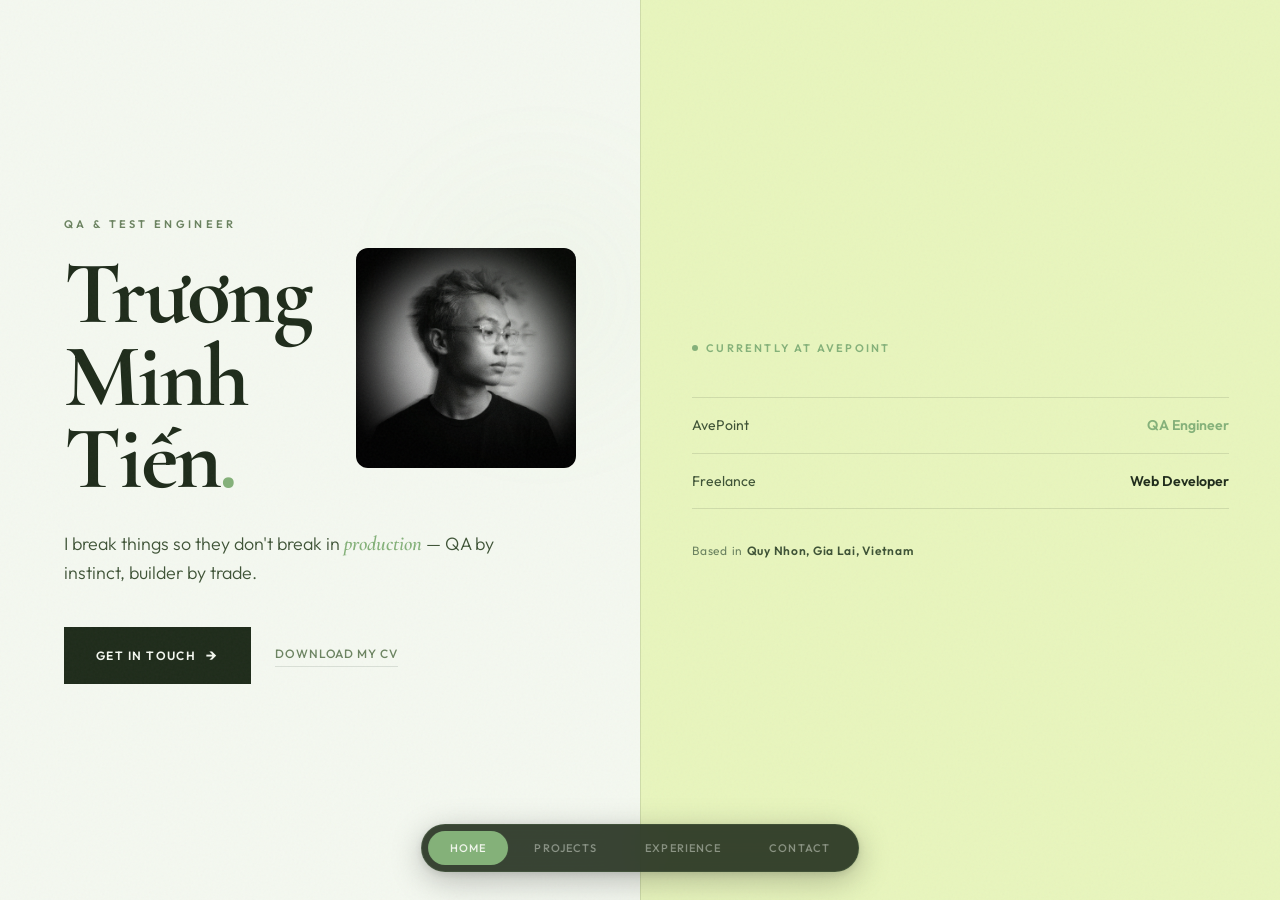
==== commit 0441b7e3: "update QA" ====
--- a/index.html
+++ b/index.html
@@ -3,7 +3,7 @@
   <head>
     <meta charset="UTF-8" />
     <meta name="viewport" content="width=device-width, initial-scale=1.0" />
-    <title>Trương Minh Tiến — Web Developer</title>
+    <title>Trương Minh Tiến — QA / Test Engineer</title>
     <link rel="preconnect" href="https://fonts.googleapis.com" />
     <link rel="preconnect" href="https://fonts.gstatic.com" crossorigin />
     <link
@@ -1581,7 +1581,7 @@
           <div class="hero-left">
             <div class="hero-header-row">
               <div class="hero-header-text">
-                <div class="hero-overline">Web Developer &amp; Builder</div>
+                <div class="hero-overline">QA &amp; Test Engineer</div>
                 <h1 class="hero-name">
                   Trương<br />Minh Tiến<span class="accent-dot">.</span>
                 </h1>
@@ -1593,29 +1593,32 @@
               />
             </div>
             <p class="hero-tagline">
-              I build things for the web &amp; figure out the
-              <em>rest</em> along the way.
+              I break things so they don't break in
+              <em>production</em> — QA by instinct, builder by trade.
             </p>
             <div class="hero-cta-row">
               <a href="mailto:tientm05@gmail.com" class="btn-primary">
                 <span>Get in Touch</span>
                 <span class="btn-arrow">→</span>
               </a>
-              <a href="cv/CV_TruongMinhTien.pdf" download class="btn-ghost"
+              <a
+                href="cv/CV_TruongMinhTien_TestEngineer.pdf"
+                download
+                class="btn-ghost"
                 >Download My CV</a
               >
             </div>
           </div>
           <div class="hero-right">
-            <div class="status-badge">Available for Work</div>
+            <div class="status-badge">Currently at AvePoint</div>
             <ul class="role-list">
               <li class="role-entry">
-                <span class="role-label">Freelance</span>
-                <span class="role-place solo">Web Developer</span>
+                <span class="role-label">AvePoint</span>
+                <span class="role-place solo">QA Engineer</span>
               </li>
               <li class="role-entry">
-                <span class="role-label">Crew Member</span>
-                <span class="role-place">KFC</span>
+                <span class="role-label">Freelance</span>
+                <span class="role-place">Web Developer</span>
               </li>
             </ul>
             <div class="hero-location">
@@ -1822,6 +1825,22 @@
           <div class="exp-grid">
             <div class="exp-item">
               <div class="exp-meta">
+                <div class="exp-date">JUL 2026 — Present</div>
+                <div class="exp-company">AvePoint</div>
+                <div class="exp-type">Full-time</div>
+              </div>
+              <div class="exp-body">
+                <h3>QA Engineer</h3>
+                <!-- No description yet — user to provide later -->
+              </div>
+              <img
+                src="image/AvePoint.webp"
+                alt="AvePoint Logo"
+                class="exp-logo"
+              />
+            </div>
+            <div class="exp-item">
+              <div class="exp-meta">
                 <div class="exp-date">Aug 2025 — Present</div>
                 <div class="exp-company">Freelance</div>
                 <div class="exp-type">Remote</div>
@@ -1960,7 +1979,11 @@
                 <span class="contact-row-label">LinkedIn</span>
                 <span class="contact-row-value">tientruong05</span>
               </a>
-              <a href="cv/CV_TruongMinhTien.pdf" download class="contact-row">
+              <a
+                href="cv/CV_TruongMinhTien_TestEngineer.pdf"
+                download
+                class="contact-row"
+              >
                 <span class="contact-row-label">CV</span>
                 <span class="contact-row-value">Download My CV</span>
               </a>
